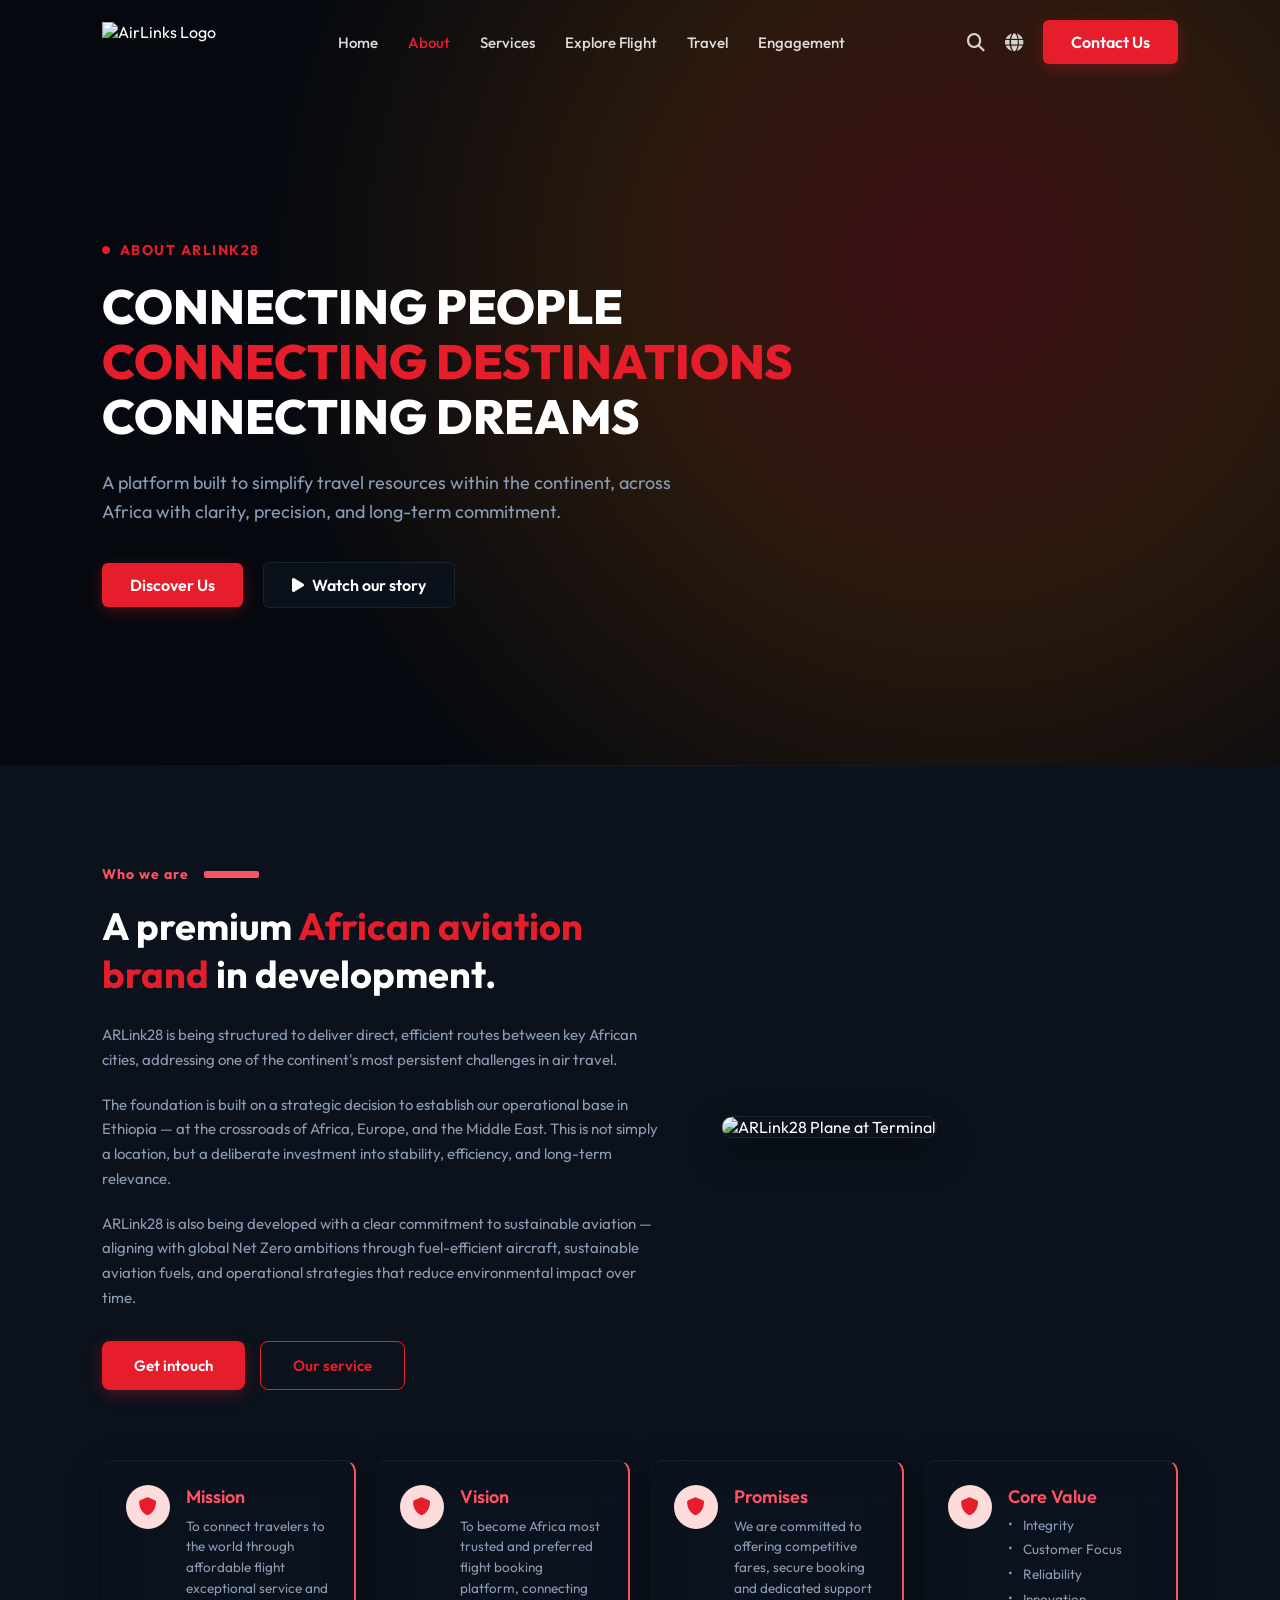
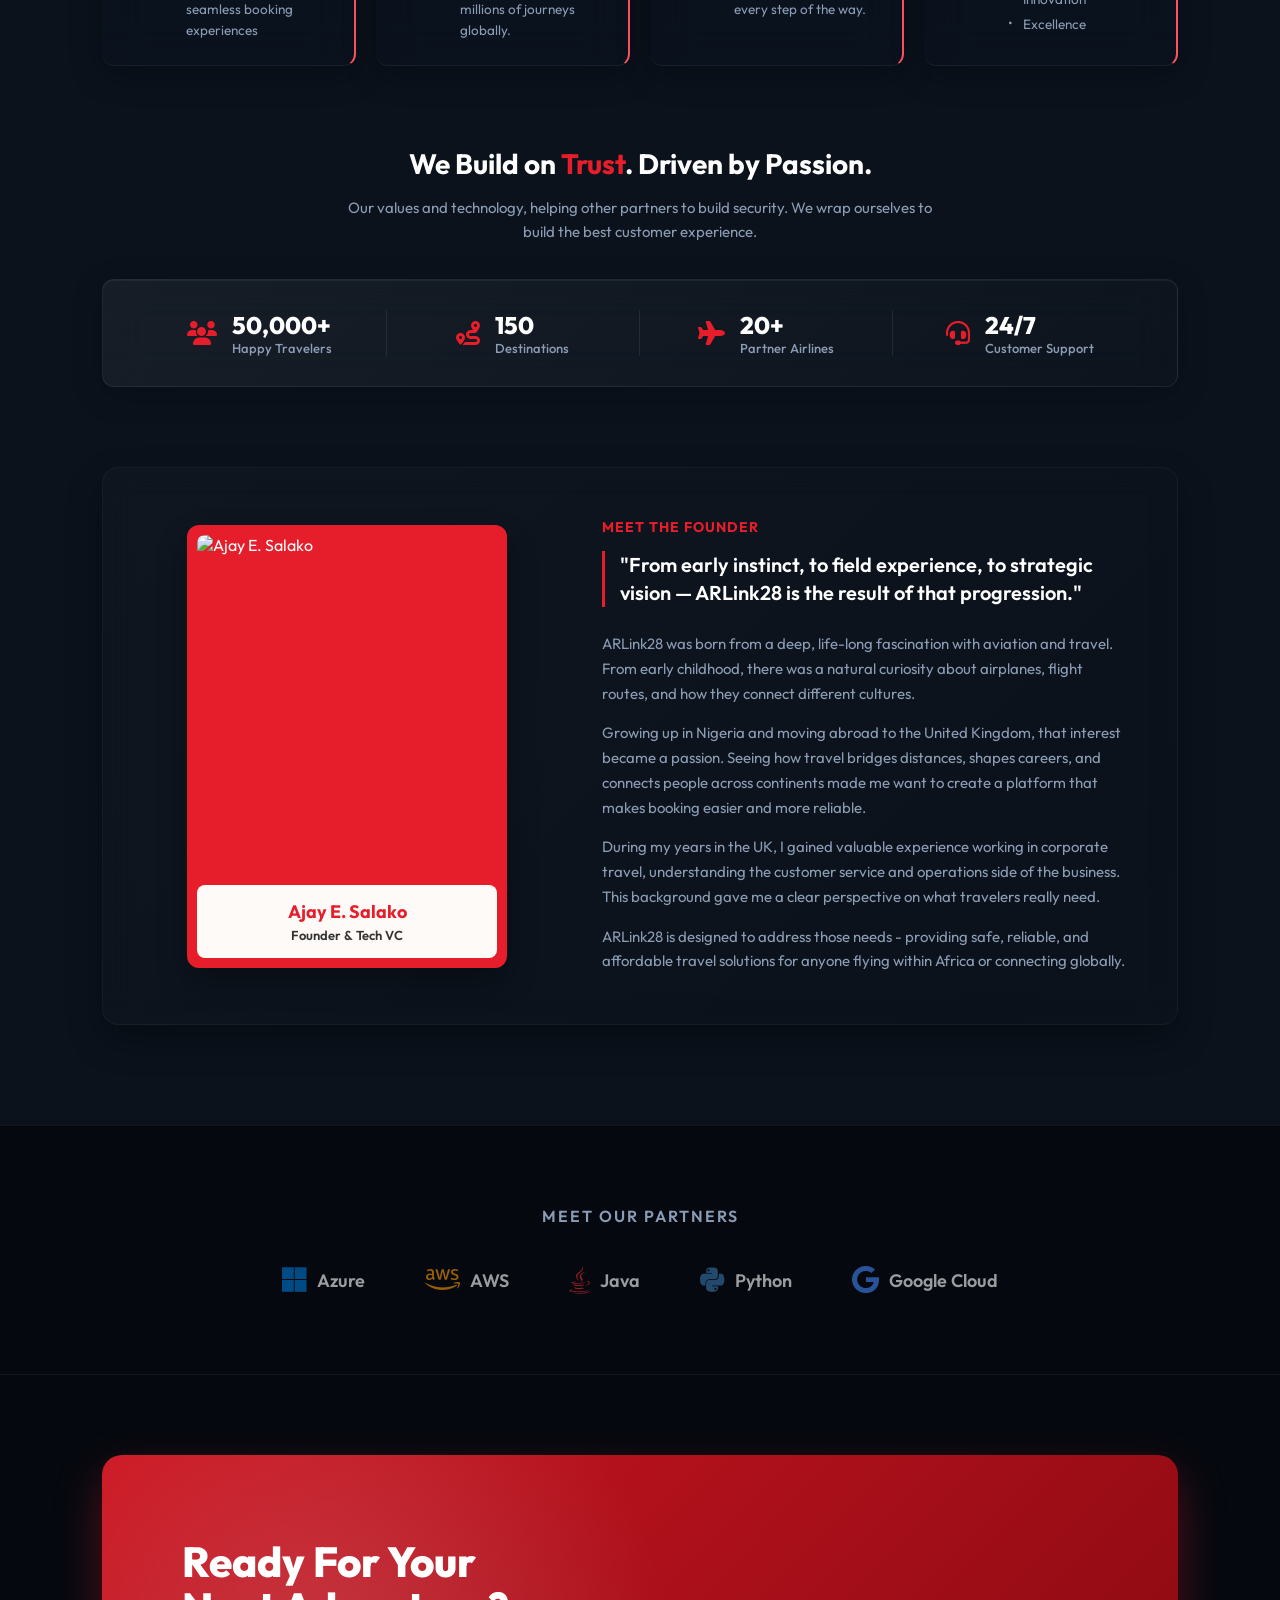
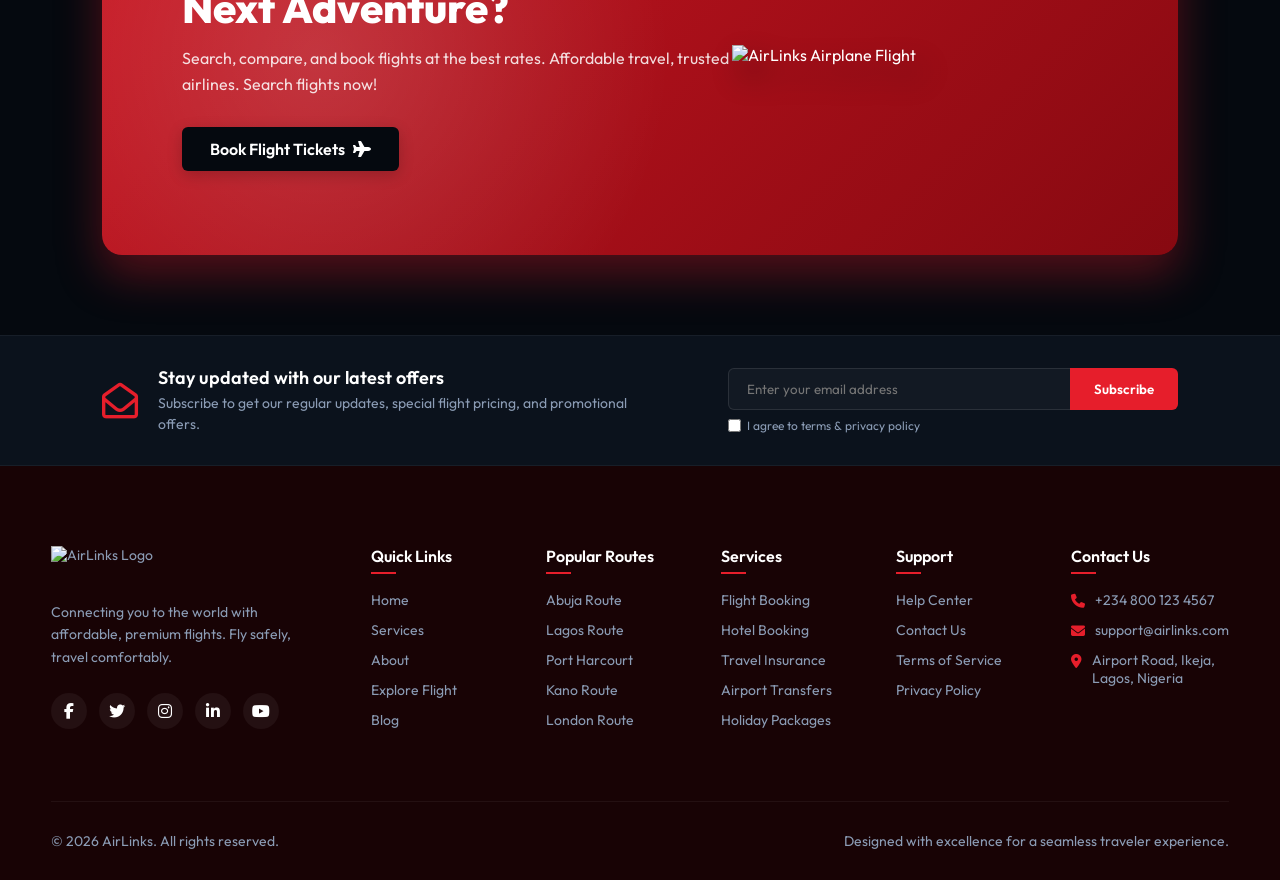
==== about.html @ 2740d94a "Add files via upload" ====
<!DOCTYPE html>
<html lang="en">

<head>
    <meta charset="UTF-8">
    <meta name="viewport" content="width=device-width, initial-scale=1.0">
    <title>About Us - AirLinks</title>
    <!-- FontAwesome for Premium Icons -->
    <link rel="stylesheet" href="https://cdnjs.cloudflare.com/ajax/libs/font-awesome/6.4.0/css/all.min.css">
    <!-- Custom CSS -->
    <link rel="stylesheet" href="index.css">
    <link rel="stylesheet" href="about.css">
</head>

<body>

    <!-- Header / Navigation Bar -->
    <header id="main-header">
        <a href="index.html" class="logo-container">
            <img src="images/logo.png" alt="AirLinks Logo" id="header-logo">
        </a>
        <nav id="nav-menu">
            <a href="index.html#home">Home</a>
            <a href="about.html" class="active">About</a>
            <a href="service.html">Services</a>
            <a href="explore.html">Explore Flight</a>
            <a href="index.html#blog">Travel</a>
            <a href="index.html#contact">Engagement</a>
        </nav>
        <div class="nav-actions">
            <button class="icon-btn" aria-label="Search"><i class="fa-solid fa-magnifying-glass"></i></button>
            <button class="icon-btn" aria-label="Language"><i class="fa-solid fa-globe"></i></button>
            <a href="index.html#register" class="btn btn-primary" id="header-register-btn">Contact Us</a>
            <button class="mobile-menu-toggle" id="menu-toggle-btn" aria-label="Toggle Menu">
                <i class="fa-solid fa-bars"></i>
            </button>
        </div>
    </header>

    <!-- Mobile Menu Overlay -->
    <div class="menu-overlay" id="menu-overlay"></div>

    <!-- About Hero Section -->
    <section class="about-hero">
        <div class="about-hero-content">
            <span class="about-hero-tag"><i class="fa-solid fa-circle"
                    style="font-size: 8px; color: var(--primary-red); margin-right: 8px;"></i> About ARLink28</span>
            <h1>Connecting People<br><span class="highlight-red">connecting Destinations</span><br>connecting Dreams
            </h1>
            <p>A platform built to simplify travel resources within the continent, across Africa with clarity,
                precision, and long-term commitment.</p>
            <div class="about-hero-actions">
                <a href="#about" class="btn btn-primary">Discover Us</a>
                <a href="#" class="btn btn-secondary"><i class="fa-solid fa-play"></i> Watch our story</a>
            </div>
        </div>
    </section>

    <!-- About Us Section -->
    <section class="about-section" id="about">
        <!-- Part 1: Who We Are -->
        <div class="about-who-we-are">
            <div class="about-text-content">
                <div class="about-tag-row">
                    <span class="about-tag">Who we are</span>
                    <span class="about-tag-line"></span>
                </div>
                <h2>A premium <span class="highlight-red">African aviation brand</span> in development.</h2>
                <p>ARLink28 is being structured to deliver direct, efficient routes between key African cities,
                    addressing one of the continent's most persistent challenges in air travel.</p>
                <p>The foundation is built on a strategic decision to establish our operational base in Ethiopia — at
                    the crossroads of Africa, Europe, and the Middle East. This is not simply a location, but a
                    deliberate investment into stability, efficiency, and long-term relevance.</p>
                <p>ARLink28 is also being developed with a clear commitment to sustainable aviation — aligning with
                    global Net Zero ambitions through fuel-efficient aircraft, sustainable aviation fuels, and
                    operational strategies that reduce environmental impact over time.</p>
                <div class="about-actions">
                    <a href="index.html#register" class="btn btn-about-primary">Get intouch</a>
                    <a href="index.html#features" class="btn btn-about-secondary">Our service</a>
                </div>
            </div>
            <div class="about-visual">
                <img src="images/gini2.png" alt="ARLink28 Plane at Terminal" class="about-main-img">
            </div>
        </div>

        <!-- Part 2: Values Cards Grid -->
        <div class="about-values-grid">
            <div class="value-card">
                <div class="value-icon-wrapper">
                    <i class="fa-solid fa-shield"></i>
                </div>
                <div class="value-info">
                    <h4>Mission</h4>
                    <p>To connect travelers to the world through affordable flight exceptional service and seamless
                        booking experiences</p>
                </div>
            </div>
            <div class="value-card">
                <div class="value-icon-wrapper">
                    <i class="fa-solid fa-shield"></i>
                </div>
                <div class="value-info">
                    <h4>Vision</h4>
                    <p>To become Africa most trusted and preferred flight booking platform, connecting millions of
                        journeys globally.</p>
                </div>
            </div>
            <div class="value-card">
                <div class="value-icon-wrapper">
                    <i class="fa-solid fa-shield"></i>
                </div>
                <div class="value-info">
                    <h4>Promises</h4>
                    <p>We are committed to offering competitive fares, secure booking and dedicated support every step
                        of the way.</p>
                </div>
            </div>
            <div class="value-card">
                <div class="value-icon-wrapper">
                    <i class="fa-solid fa-shield"></i>
                </div>
                <div class="value-info">
                    <h4>Core Value</h4>
                    <ul class="value-list">
                        <li>Integrity</li>
                        <li>Customer Focus</li>
                        <li>Reliability</li>
                        <li>Innovation</li>
                        <li>Excellence</li>
                    </ul>
                </div>
            </div>
        </div>

        <!-- Part 3: Trust & Stats Ribbon -->
        <div class="about-trust-container">
            <div class="trust-header">
                <h3>We Build on <span class="highlight-red">Trust</span>. Driven by Passion.</h3>
                <p>Our values and technology, helping other partners to build security. We wrap ourselves to build the
                    best customer experience.</p>
            </div>
            <div class="about-stats-ribbon">
                <div class="about-stat-item">
                    <div class="stat-icon-box">
                        <i class="fa-solid fa-users"></i>
                    </div>
                    <div class="stat-content">
                        <div class="stat-num">50,000+</div>
                        <div class="stat-lbl">Happy Travelers</div>
                    </div>
                </div>
                <div class="about-stat-item">
                    <div class="stat-icon-box">
                        <i class="fa-solid fa-route"></i>
                    </div>
                    <div class="stat-content">
                        <div class="stat-num">150</div>
                        <div class="stat-lbl">Destinations</div>
                    </div>
                </div>
                <div class="about-stat-item">
                    <div class="stat-icon-box">
                        <i class="fa-solid fa-plane"></i>
                    </div>
                    <div class="stat-content">
                        <div class="stat-num">20+</div>
                        <div class="stat-lbl">Partner Airlines</div>
                    </div>
                </div>
                <div class="about-stat-item">
                    <div class="stat-icon-box">
                        <i class="fa-solid fa-headset"></i>
                    </div>
                    <div class="stat-content">
                        <div class="stat-num">24/7</div>
                        <div class="stat-lbl">Customer Support</div>
                    </div>
                </div>
            </div>
        </div>

        <!-- Part 4: Meet the Founder -->
        <div class="about-founder-container">
            <div class="founder-card-visual">
                <div class="founder-image-wrapper">
                    <img src="images/pro1 1.png" alt="Ajay E. Salako" class="founder-img">
                    <div class="founder-name-tag">
                        <h4>Ajay E. Salako</h4>
                        <p>Founder & Tech VC</p>
                    </div>
                </div>
            </div>
            <div class="founder-text-content">
                <span class="founder-section-tag">Meet The Founder</span>
                <blockquote>"From early instinct, to field experience, to strategic vision — ARLink28 is the result of
                    that progression."</blockquote>
                <p>ARLink28 was born from a deep, life-long fascination with aviation and travel. From early childhood,
                    there was a natural curiosity about airplanes, flight routes, and how they connect different
                    cultures.</p>
                <p>Growing up in Nigeria and moving abroad to the United Kingdom, that interest became a passion. Seeing
                    how travel bridges distances, shapes careers, and connects people across continents made me want to
                    create a platform that makes booking easier and more reliable.</p>
                <p>During my years in the UK, I gained valuable experience working in corporate travel, understanding
                    the customer service and operations side of the business. This background gave me a clear
                    perspective on what travelers really need.</p>
                <p>ARLink28 is designed to address those needs - providing safe, reliable, and affordable travel
                    solutions for anyone flying within Africa or connecting globally.</p>
            </div>
        </div>
    </section>

    <!-- Part 5: Meet Our Partners -->
    <section class="partners-section">
        <h3 class="partners-title">Meet our partners</h3>
        <div class="partners-grid-row">
            <div class="partner-item">
                <i class="fa-brands fa-microsoft"></i>
                <span>Azure</span>
            </div>
            <div class="partner-item">
                <i class="fa-brands fa-aws"></i>
                <span>AWS</span>
            </div>
            <div class="partner-item">
                <i class="fa-brands fa-java"></i>
                <span>Java</span>
            </div>
            <div class="partner-item">
                <i class="fa-brands fa-python"></i>
                <span>Python</span>
            </div>
            <div class="partner-item">
                <i class="fa-brands fa-google"></i>
                <span>Google Cloud</span>
            </div>
        </div>
    </section>

    <!-- Part 6: Ready For Next Adventure CTA -->
    <section class="cta-adventure">
        <div class="cta-banner">
            <div class="cta-content">
                <h2>Ready For Your <br>Next Adventure?</h2>
                <p>Search, compare, and book flights at the best rates. Affordable travel, trusted airlines. Search
                    flights now!</p>
                <a href="index.html#home" class="btn btn-primary">Book Flight Tickets <i
                        class="fa-solid fa-plane"></i></a>
            </div>
            <div class="cta-visual">
                <img src="images/IMG_5238.png" alt="AirLinks Airplane Flight" class="cta-plane">
            </div>
        </div>
    </section>

    <!-- Part 7: Newsletter Bar -->
    <section class="newsletter-bar" id="register">
        <div class="newsletter-container">
            <div class="newsletter-info">
                <i class="fa-regular fa-envelope-open newsletter-icon"></i>
                <div class="newsletter-text">
                    <h4>Stay updated with our latest offers</h4>
                    <p>Subscribe to get our regular updates, special flight pricing, and promotional offers.</p>
                </div>
            </div>
            <div class="newsletter-form-container">
                <form class="newsletter-form" onsubmit="event.preventDefault();">
                    <input type="email" placeholder="Enter your email address" required
                        aria-label="Email for newsletter">
                    <button type="submit">Subscribe</button>
                </form>
                <div class="newsletter-agree">
                    <input type="checkbox" id="newsletter-check" required>
                    <label for="newsletter-check">I agree to terms & privacy policy</label>
                </div>
            </div>
        </div>
    </section>

    <!-- Footer -->
    <footer id="contact">
        <div class="footer-top">
            <div class="footer-brand">
                <a href="index.html" class="logo-container">
                    <img src="images/logo.png" alt="AirLinks Logo" style="height: 35px;">
                </a>
                <p>Connecting you to the world with affordable, premium flights. Fly safely, travel comfortably.</p>
                <div class="social-links">
                    <a href="#" class="social-icon" aria-label="Facebook"><i class="fa-brands fa-facebook-f"></i></a>
                    <a href="#" class="social-icon" aria-label="Twitter"><i class="fa-brands fa-twitter"></i></a>
                    <a href="#" class="social-icon" aria-label="Instagram"><i class="fa-brands fa-instagram"></i></a>
                    <a href="#" class="social-icon" aria-label="Linkedin"><i class="fa-brands fa-linkedin-in"></i></a>
                    <a href="#" class="social-icon" aria-label="Youtube"><i class="fa-brands fa-youtube"></i></a>
                </div>
            </div>

            <div class="footer-col">
                <h5>Quick Links</h5>
                <ul>
                    <li><a href="index.html#home">Home</a></li>
                    <li><a href="service.html">Services</a></li>
                    <li><a href="about.html">About</a></li>
                    <li><a href="explore.html">Explore Flight</a></li>
                    <li><a href="index.html#blog">Blog</a></li>
                </ul>
            </div>

            <div class="footer-col">
                <h5>Popular Routes</h5>
                <ul>
                    <li><a href="index.html#destinations">Abuja Route</a></li>
                    <li><a href="index.html#destinations">Lagos Route</a></li>
                    <li><a href="index.html#destinations">Port Harcourt</a></li>
                    <li><a href="index.html#destinations">Kano Route</a></li>
                    <li><a href="index.html#destinations">London Route</a></li>
                </ul>
            </div>

            <div class="footer-col">
                <h5>Services</h5>
                <ul>
                    <li><a href="service.html#flight-booking">Flight Booking</a></li>
                    <li><a href="service.html#hotel-reservations">Hotel Booking</a></li>
                    <li><a href="service.html#travel-insurance">Travel Insurance</a></li>
                    <li><a href="service.html#airport-transfers">Airport Transfers</a></li>
                    <li><a href="service.html#holiday-packages">Holiday Packages</a></li>
                </ul>
            </div>

            <div class="footer-col">
                <h5>Support</h5>
                <ul>
                    <li><a href="#">Help Center</a></li>
                    <li><a href="#">Contact Us</a></li>
                    <li><a href="#">Terms of Service</a></li>
                    <li><a href="#">Privacy Policy</a></li>
                </ul>
            </div>

            <div class="footer-col" style="grid-column: span 1;">
                <h5>Contact Us</h5>
                <ul class="contact-info">
                    <li>
                        <i class="fa-solid fa-phone"></i>
                        <span>+234 800 123 4567</span>
                    </li>
                    <li>
                        <i class="fa-solid fa-envelope"></i>
                        <span>support@airlinks.com</span>
                    </li>
                    <li>
                        <i class="fa-solid fa-location-dot"></i>
                        <span>Airport Road, Ikeja, Lagos, Nigeria</span>
                    </li>
                </ul>
            </div>
        </div>

        <div class="footer-bottom">
            <p>&copy; 2026 AirLinks. All rights reserved.</p>
            <p>Designed with excellence for a seamless traveler experience.</p>
        </div>
    </footer>

    <!-- Header scroll and mobile menu drawer logic -->
    <script>
        window.addEventListener('scroll', () => {
            const header = document.getElementById('main-header');
            if (window.scrollY > 50) {
                header.classList.add('sticky');
            } else {
                header.classList.remove('sticky');
            }
        });

        // Mobile Navigation Drawer Toggle
        const menuToggleBtn = document.getElementById('menu-toggle-btn');
        const navMenu = document.getElementById('nav-menu');
        const menuOverlay = document.getElementById('menu-overlay');

        if (menuToggleBtn && navMenu && menuOverlay) {
            const toggleMenu = () => {
                navMenu.classList.toggle('active');
                menuOverlay.classList.toggle('active');

                const icon = menuToggleBtn.querySelector('i');
                if (icon.classList.contains('fa-bars')) {
                    icon.classList.remove('fa-bars');
                    icon.classList.add('fa-xmark');
                } else {
                    icon.classList.remove('fa-xmark');
                    icon.classList.add('fa-bars');
                }
            };

            menuToggleBtn.addEventListener('click', toggleMenu);
            menuOverlay.addEventListener('click', toggleMenu);

            // Close menu if a link is clicked
            navMenu.querySelectorAll('a').forEach(link => {
                link.addEventListener('click', () => {
                    navMenu.classList.remove('active');
                    menuOverlay.classList.remove('active');
                    const icon = menuToggleBtn.querySelector('i');
                    if (icon) {
                        icon.classList.remove('fa-xmark');
                        icon.classList.add('fa-bars');
                    }
                });
            });
        }
    </script>
</body>

</html>
---- index.css ----
@import url('https://fonts.googleapis.com/css2?family=Outfit:wght@300;400;500;600;700;800&display=swap');

/* CSS Variables */
:root {
    --bg-primary: #05090f;
    --bg-secondary: #0b121c;
    --bg-footer: #180305;

    --primary-red: #e61e2b;
    --primary-red-hover: #c91621;
    --primary-red-glow: rgba(230, 30, 43, 0.25);

    --text-main: #ffffff;
    --text-muted: #8b9cb5;
    --text-dark: #4d5d75;

    --glass-bg: rgba(11, 19, 31, 0.75);
    --glass-border: rgba(255, 255, 255, 0.07);
    --glass-shadow: 0 8px 32px 0 rgba(0, 0, 0, 0.4);

    --card-glow: 0 10px 30px -5px rgba(0, 0, 0, 0.5);

    --transition-smooth: all 0.3s cubic-bezier(0.4, 0, 0.2, 1);
}

/* Reset & Base Styles */
* {
    margin: 0;
    padding: 0;
    box-sizing: border-box;
}

html {
    scroll-behavior: smooth;
    font-family: 'Outfit', sans-serif;
    background-color: var(--bg-primary);
    color: var(--text-main);
    overflow-x: hidden;
}

body {
    min-height: 100vh;
    display: flex;
    flex-direction: column;
}

/* Custom Scrollbar */
::-webkit-scrollbar {
    width: 10px;
}

::-webkit-scrollbar-track {
    background: var(--bg-primary);
}

::-webkit-scrollbar-thumb {
    background: #251215;
    border-radius: 5px;
    border: 2px solid var(--bg-primary);
}

::-webkit-scrollbar-thumb:hover {
    background: var(--primary-red);
}

/* Helper Components */
a {
    color: inherit;
    text-decoration: none;
    transition: var(--transition-smooth);
}

button,
.btn {
    font-family: 'Outfit', sans-serif;
    border: none;
    outline: none;
    cursor: pointer;
    transition: var(--transition-smooth);
}

.btn-primary {
    background: var(--primary-red);
    color: #fff;
    padding: 12px 28px;
    border-radius: 6px;
    font-weight: 600;
    display: inline-flex;
    align-items: center;
    gap: 8px;
    box-shadow: 0 4px 15px rgba(230, 30, 43, 0.3);
}

.btn-primary:hover {
    background: var(--primary-red-hover);
    transform: translateY(-2px);
    box-shadow: 0 6px 20px rgba(230, 30, 43, 0.45);
}

.btn-secondary {
    background: var(--glass-bg);
    color: #fff;
    border: 1px solid var(--glass-border);
    padding: 12px 28px;
    border-radius: 6px;
    font-weight: 600;
    display: inline-flex;
    align-items: center;
    gap: 8px;
    backdrop-filter: blur(10px);
}

.btn-secondary:hover {
    background: rgba(255, 255, 255, 0.05);
    border-color: rgba(255, 255, 255, 0.2);
    transform: translateY(-2px);
}

.section-tag {
    color: var(--primary-red);
    font-size: 13px;
    font-weight: 700;
    letter-spacing: 2px;
    text-transform: uppercase;
    margin-bottom: 12px;
    display: inline-flex;
    align-items: center;
    gap: 6px;
}

.section-tag::before {
    content: '';
    display: inline-block;
    width: 6px;
    height: 6px;
    background-color: var(--primary-red);
    border-radius: 50%;
}

.highlight-red {
    color: var(--primary-red);
}

/* Glassmorphism Panel Template */
.glass-panel {
    background: var(--glass-bg);
    border: 1px solid var(--glass-border);
    backdrop-filter: blur(12px);
    border-radius: 12px;
    box-shadow: var(--glass-shadow);
}

/* Header & Navigation */
header {
    position: absolute;
    top: 0;
    left: 0;
    width: 100%;
    z-index: 100;
    padding: 20px 8%;
    display: flex;
    justify-content: space-between;
    align-items: center;
    transition: var(--transition-smooth);
}

header.sticky {
    position: fixed;
    background: rgba(5, 9, 15, 0.95);
    border-bottom: 1px solid var(--glass-border);
    padding: 15px 8%;
    backdrop-filter: blur(10px);
}

.logo-container {
    display: flex;
    align-items: center;
    gap: 10px;
}

.logo-container img {
    height: 40px;
    width: auto;
}

nav {
    display: flex;
    align-items: center;
    gap: 30px;
}

nav a {
    font-size: 15px;
    font-weight: 500;
    color: var(--text-main);
    opacity: 0.85;
}

nav a:hover,
nav a.active {
    opacity: 1;
    color: var(--primary-red);
}

.nav-actions {
    display: flex;
    align-items: center;
    gap: 20px;
}

.icon-btn {
    background: none;
    border: none;
    color: #fff;
    font-size: 18px;
    cursor: pointer;
    opacity: 0.8;
    transition: var(--transition-smooth);
}

.icon-btn:hover {
    opacity: 1;
    color: var(--primary-red);
}

.mobile-menu-toggle {
    display: none;
    background: none;
    border: none;
    color: #fff;
    font-size: 22px;
    cursor: pointer;
    transition: var(--transition-smooth);
    z-index: 200;
}

.mobile-menu-toggle:hover {
    color: var(--primary-red);
}

/* Hero Section */
.hero {
    position: relative;
    padding: 180px 8% 100px 8%;
    min-height: 100vh;
    display: flex;
    flex-direction: column;
    justify-content: center;
    background:
        radial-gradient(circle at 75% 35%, rgba(230, 30, 43, 0.22) 0%, rgba(255, 120, 0, 0.15) 30%, transparent 65%),
        linear-gradient(to bottom, rgba(5, 9, 15, 0.4) 0%, rgba(5, 9, 15, 0.85) 100%),
        url('images/nav.png') no-repeat center center;
    background-size: cover;
    overflow: hidden;
}

.hero-main {
    display: flex;
    justify-content: space-between;
    align-items: center;
    gap: 40px;
    margin-bottom: 60px;
}

.hero-content {
    flex: 1;
    max-width: 580px;
}

.hero-content h1 {
    font-size: 48px;
    font-weight: 800;
    line-height: 1.1;
    margin-bottom: 20px;
    text-transform: uppercase;
}

.hero-content p {
    font-size: 18px;
    color: var(--text-muted);
    line-height: 1.6;
    margin-bottom: 30px;
}

.hero-visual {
    flex: 1;
    position: relative;
    height: 450px;
    display: flex;
    align-items: center;
    justify-content: center;
}

/* hero-plane-bg element removed in favor of CSS background */

.hero-map {
    position: relative;
    width: 100%;
    max-width: 550px;
    height: auto;
    z-index: 2;
    filter: drop-shadow(0 0 20px rgba(230, 30, 43, 0.3));
    animation: pulseGlow 4s infinite ease-in-out;
}

@keyframes pulseGlow {

    0%,
    100% {
        filter: drop-shadow(0 0 15px rgba(230, 30, 43, 0.2));
        transform: scale(1);
    }

    50% {
        filter: drop-shadow(0 0 30px rgba(230, 30, 43, 0.45));
        transform: scale(1.02);
    }
}

/* Booking Widget */
.booking-widget {
    width: 100%;
    margin-top: 20px;
    padding: 30px;
    position: relative;
    z-index: 10;
}

.booking-widget.glass-panel {
    background: linear-gradient(135deg, rgba(255, 255, 255, 0.06) 0%, rgba(255, 255, 255, 0.01) 100%);
    border: 1px solid rgba(255, 255, 255, 0.1);
    backdrop-filter: blur(20px);
    -webkit-backdrop-filter: blur(20px);
    box-shadow: 0 20px 50px rgba(0, 0, 0, 0.4), inset 0 1px 0 rgba(255, 255, 255, 0.1);
}

.booking-tabs {
    display: flex;
    gap: 10px;
    margin-bottom: 25px;
    border-bottom: 1px solid rgba(255, 255, 255, 0.08);
    padding-bottom: 12px;
}

.tab-btn {
    background: none;
    border: none;
    color: var(--text-muted);
    font-size: 15px;
    font-weight: 600;
    padding: 8px 16px;
    display: flex;
    align-items: center;
    gap: 8px;
    cursor: pointer;
    position: relative;
    transition: var(--transition-smooth);
}

.tab-btn:hover {
    color: #fff;
}

.tab-btn.active {
    color: var(--primary-red);
}

.tab-btn.active::after {
    content: '';
    position: absolute;
    bottom: -13px;
    left: 0;
    width: 100%;
    height: 2px;
    background-color: var(--primary-red);
}

.booking-form {
    display: grid;
    grid-template-columns: repeat(auto-fit, minmax(160px, 1fr)) 150px;
    gap: 15px;
    align-items: flex-end;
    margin-bottom: 20px;
}

.input-group {
    display: flex;
    flex-direction: column;
    gap: 8px;
}

.input-group label {
    font-size: 12px;
    font-weight: 600;
    color: var(--text-muted);
    text-transform: uppercase;
    letter-spacing: 1px;
}

.input-field {
    background: rgba(255, 255, 255, 0.05);
    border: 1px solid rgba(255, 255, 255, 0.12);
    border-radius: 6px;
    padding: 12px;
    color: #fff;
    font-family: 'Outfit', sans-serif;
    font-size: 14px;
    width: 100%;
    outline: none;
    backdrop-filter: blur(5px);
    -webkit-backdrop-filter: blur(5px);
    transition: var(--transition-smooth);
}

.input-field:focus {
    border-color: var(--primary-red);
    background: rgba(255, 255, 255, 0.05);
    box-shadow: 0 0 10px rgba(230, 30, 43, 0.15);
}

.booking-options {
    display: flex;
    flex-wrap: wrap;
    gap: 25px;
    margin-top: 15px;
}

.option-checkbox {
    display: flex;
    align-items: center;
    gap: 8px;
    font-size: 14px;
    color: var(--text-muted);
    cursor: pointer;
    user-select: none;
}

.option-checkbox input {
    display: none;
}

.custom-checkbox {
    width: 16px;
    height: 16px;
    border: 1.5px solid rgba(255, 255, 255, 0.3);
    border-radius: 3px;
    display: inline-block;
    position: relative;
    transition: var(--transition-smooth);
}

.option-checkbox input:checked+.custom-checkbox {
    border-color: var(--primary-red);
    background-color: var(--primary-red);
}

.option-checkbox input:checked+.custom-checkbox::after {
    content: '';
    position: absolute;
    width: 4px;
    height: 8px;
    border: solid white;
    border-width: 0 2px 2px 0;
    left: 4.5px;
    top: 1.5px;
    transform: rotate(45deg);
}

.option-checkbox:hover .custom-checkbox {
    border-color: var(--primary-red);
}

.option-checkbox:hover {
    color: #fff;
}

/* Hero Trust Badges Row */
.hero-badges-row {
    display: flex;
    justify-content: center;
    align-items: center;
    gap: 20px;
    margin-top: 35px;
    width: 100%;
    z-index: 10;
    flex-wrap: wrap;
}

.hero-badge-card {
    display: flex;
    align-items: center;
    gap: 14px;
    background: rgba(11, 19, 31, 0.45);
    border: 1.5px solid rgba(255, 255, 255, 0.08);
    border-radius: 10px;
    padding: 14px 20px;
    flex: 1;
    min-width: 210px;
    max-width: 260px;
    backdrop-filter: blur(10px);
    -webkit-backdrop-filter: blur(10px);
    transition: var(--transition-smooth);
}

.hero-badge-card:hover {
    background: rgba(230, 30, 43, 0.08);
    border-color: rgba(230, 30, 43, 0.3);
    transform: translateY(-3px);
    box-shadow: 0 10px 20px rgba(0, 0, 0, 0.2);
}

.hero-badge-icon {
    display: flex;
    align-items: center;
    justify-content: center;
    width: 32px;
    height: 32px;
    flex-shrink: 0;
}

.hero-badge-icon i {
    font-size: 20px;
    color: var(--primary-red);
}

.hero-badge-icon svg {
    width: 20px;
    height: 20px;
    stroke: var(--primary-red);
    fill: none;
}

.hero-badge-text {
    font-size: 14px;
    font-weight: 500;
    line-height: 1.3;
    color: var(--text-main);
}

@media (max-width: 992px) {
    .hero-badges-row {
        gap: 15px;
    }

    .hero-badge-card {
        min-width: calc(50% - 15px);
        max-width: 100%;
    }
}

@media (max-width: 576px) {
    .hero-badge-card {
        min-width: 100%;
    }
}

/* Why Choose Us Section */
.why-choose-us {
    padding: 100px 8%;
    background:
        radial-gradient(circle at 15% 75%, rgba(230, 30, 43, 0.05) 0%, transparent 45%),
        radial-gradient(circle at 85% 25%, rgba(230, 30, 43, 0.03) 0%, transparent 45%),
        var(--bg-secondary);
    position: relative;
}

.why-choose-us::before {
    content: '';
    position: absolute;
    top: 0;
    left: 10%;
    width: 80%;
    height: 1px;
    background: linear-gradient(90deg, transparent, rgba(255, 255, 255, 0.05), transparent);
}

.section-header {
    text-align: center;
    max-width: 700px;
    margin: 0 auto 60px auto;
}

.section-header h2 {
    font-size: 40px;
    font-weight: 700;
    margin-bottom: 15px;
}

.section-header p {
    color: var(--text-muted);
    font-size: 16px;
    line-height: 1.6;
}

.why-choose-badge {
    display: inline-flex;
    align-items: center;
    gap: 8px;
    background: rgba(230, 30, 43, 0.15);
    border: 1.2px solid rgba(230, 30, 43, 0.4);
    color: var(--text-main);
    font-size: 13px;
    font-weight: 600;
    padding: 8px 18px;
    border-radius: 30px;
    margin-bottom: 25px;
    text-transform: none;
    letter-spacing: normal;
}

.why-choose-badge i {
    font-size: 12px;
    color: #fff;
}

.features-grid {
    display: grid;
    grid-template-columns: repeat(auto-fit, minmax(240px, 1fr));
    gap: 25px;
}

.feature-card {
    padding: 35px 30px;
    background: linear-gradient(135deg, rgba(255, 255, 255, 0.05) 0%, rgba(255, 255, 255, 0.01) 100%);
    border: 1px solid rgba(255, 255, 255, 0.07);
    backdrop-filter: blur(20px);
    -webkit-backdrop-filter: blur(20px);
    border-radius: 12px;
    box-shadow: inset 0 1px 0 rgba(255, 255, 255, 0.05), 0 8px 32px 0 rgba(0, 0, 0, 0.2);
    transition: var(--transition-smooth);
    position: relative;
    overflow: hidden;
}

/* Diagonal red corner flag in bottom-left */
.feature-card::before {
    content: '';
    position: absolute;
    bottom: -12px;
    left: -12px;
    width: 24px;
    height: 24px;
    background-color: var(--primary-red);
    transform: rotate(45deg);
    z-index: 2;
    transition: none;
}

.feature-card:hover {
    transform: translateY(-5px);
    background: linear-gradient(135deg, rgba(255, 255, 255, 0.09) 0%, rgba(255, 255, 255, 0.02) 100%);
    border-color: rgba(230, 30, 43, 0.35);
    box-shadow:
        inset 0 1px 0 rgba(255, 255, 255, 0.1),
        0 15px 35px rgba(0, 0, 0, 0.4),
        0 0 15px rgba(230, 30, 43, 0.15);
}

.feature-icon-wrapper {
    width: 50px;
    height: 50px;
    background: #ff5263;
    /* coral pink-red */
    border-radius: 50%;
    display: flex;
    align-items: center;
    justify-content: center;
    margin-bottom: 25px;
    color: #fff;
    transition: var(--transition-smooth);
}

.feature-icon-wrapper svg {
    width: 20px;
    height: 20px;
    stroke: #fff;
    fill: none;
}

.feature-card:hover .feature-icon-wrapper {
    background: var(--primary-red);
    transform: rotateY(360deg);
}

.feature-card h3 {
    font-size: 18px;
    font-weight: 600;
    margin-bottom: 12px;
    color: #ff5263;
    /* red/pink title */
}

.feature-card p {
    color: var(--text-muted);
    font-size: 13.5px;
    line-height: 1.65;
}

.indicator-bar {
    width: 32px;
    height: 4px;
    background: var(--primary-red);
    border-radius: 2px;
    margin: 40px auto 0 auto;
}

/* Popular Destinations Section */
.popular-destinations {
    padding: 100px 8%;
    background-color: var(--bg-primary);
}

.destination-header-row {
    display: flex;
    justify-content: space-between;
    align-items: flex-end;
    margin-bottom: 45px;
}

.destination-header-row .section-header {
    text-align: left;
    margin: 0;
    max-width: 600px;
}

.destinations-grid {
    display: grid;
    grid-template-columns: repeat(5, 1fr);
    gap: 20px;
}

.destination-card {
    position: relative;
    border-radius: 12px;
    overflow: hidden;
    height: 300px;
    cursor: pointer;
    box-shadow: var(--card-glow);
}

.destination-img {
    width: 100%;
    height: 100%;
    object-fit: cover;
    transition: all 0.6s ease;
}

.destination-overlay {
    position: absolute;
    top: 0;
    left: 0;
    width: 100%;
    height: 100%;
    background: linear-gradient(to top, rgba(5, 9, 15, 0.95) 0%, rgba(5, 9, 15, 0.3) 50%, transparent 100%);
    padding: 20px;
    display: flex;
    flex-direction: column;
    justify-content: flex-end;
    transition: var(--transition-smooth);
}

.destination-pin {
    position: absolute;
    top: 15px;
    right: 15px;
    width: 32px;
    height: 32px;
    background: var(--primary-red);
    border-radius: 50%;
    display: flex;
    align-items: center;
    justify-content: center;
    color: #fff;
    font-size: 14px;
    transform: scale(0);
    transition: all 0.3s cubic-bezier(0.175, 0.885, 0.32, 1.275);
}

.destination-card:hover .destination-pin {
    transform: scale(1);
}

.destination-card:hover .destination-img {
    transform: scale(1.1);
}

.destination-card:hover .destination-overlay {
    background: linear-gradient(to top, rgba(230, 30, 43, 0.85) 0%, rgba(5, 9, 15, 0.3) 70%, transparent 100%);
}

.destination-card h4 {
    font-size: 16px;
    font-weight: 600;
    margin-bottom: 8px;
    color: #fff;
}

.book-now-link {
    font-size: 13px;
    font-weight: 700;
    color: var(--primary-red);
    display: flex;
    align-items: center;
    gap: 5px;
    transition: var(--transition-smooth);
}

.destination-card:hover .book-now-link {
    color: #fff;
}

/* Our Travel Services Section */
.our-services-section {
    padding: 100px 8% 80px 8%;
    background-color: var(--bg-secondary);
    position: relative;
    display: flex;
    flex-direction: column;
    gap: 60px;
}

.our-services-section::before {
    content: '';
    position: absolute;
    top: 0;
    left: 10%;
    width: 80%;
    height: 1px;
    background: linear-gradient(90deg, transparent, rgba(255, 255, 255, 0.05), transparent);
}

.services-grid-new {
    display: grid;
    grid-template-columns: repeat(3, 1fr);
    gap: 30px;
    margin-bottom: 60px;
}

.service-card-new {
    padding: 40px 30px;
    background: rgba(255, 255, 255, 0.02);
    border: 1px solid rgba(255, 255, 255, 0.07);
    backdrop-filter: blur(16px);
    -webkit-backdrop-filter: blur(16px);
    border-radius: 16px;
    box-shadow: inset 0 1px 0 rgba(255, 255, 255, 0.02), 0 8px 32px 0 rgba(0, 0, 0, 0.2);
    transition: var(--transition-smooth);
    display: flex;
    flex-direction: column;
    align-items: center;
    text-align: center;
    overflow: hidden;
}

.service-card-new:hover {
    transform: translateY(-5px);
    border-color: rgba(255, 255, 255, 0.18);
    background: rgba(255, 255, 255, 0.05);
    box-shadow: 
        inset 0 1px 0 rgba(255, 255, 255, 0.05),
        0 15px 35px rgba(0, 0, 0, 0.35);
}

.service-icon-wrapper-new {
    width: 60px;
    height: 60px;
    background: rgba(255, 255, 255, 0.04);
    border: 1px solid rgba(255, 255, 255, 0.08);
    border-radius: 50%;
    display: flex;
    align-items: center;
    justify-content: center;
    margin-bottom: 25px;
    color: #ff5263;
    font-size: 24px;
    transition: var(--transition-smooth);
}

.service-card-new:hover .service-icon-wrapper-new {
    background: rgba(255, 255, 255, 0.1);
    border-color: rgba(255, 255, 255, 0.2);
    color: #fff;
    transform: scale(1.05) rotateY(360deg);
}

.service-card-new h3 {
    font-size: 20px;
    font-weight: 700;
    color: #ff5263;
    margin-bottom: 12px;
}

.service-card-new p {
    font-size: 14px;
    line-height: 1.6;
    color: var(--text-muted);
    margin-bottom: 25px;
}

.service-learn-more {
    margin-top: auto;
    font-size: 14px;
    font-weight: 700;
    color: #ff5263;
    display: inline-flex;
    align-items: center;
    gap: 6px;
    transition: var(--transition-smooth);
}

.service-learn-more i {
    font-size: 12px;
    transition: var(--transition-smooth);
}

.service-learn-more:hover {
    color: #fff;
}

.service-learn-more:hover i {
    transform: translateX(4px);
}

/* Featured Travel Subsection */
.featured-travel-container {
    margin-top: 80px;
    width: 100%;
}

.featured-travel-header-row {
    display: flex;
    justify-content: space-between;
    align-items: flex-end;
    margin-bottom: 45px;
}

.featured-travel-grid {
    display: grid;
    grid-template-columns: repeat(4, 1fr);
    gap: 25px;
}

.featured-travel-card {
    position: relative;
    border-radius: 12px;
    overflow: hidden;
    display: flex;
    flex-direction: column;
    height: 100%;
    min-height: 380px;
    cursor: pointer;
    background: rgba(11, 19, 31, 0.50);
    border: 1px solid rgba(255, 255, 255, 0.07);
    backdrop-filter: blur(16px);
    -webkit-backdrop-filter: blur(16px);
    box-shadow: var(--card-glow);
    transition: var(--transition-smooth);
}

.featured-travel-card:hover {
    transform: translateY(-5px);
    border-color: rgba(255, 255, 255, 0.15);
    box-shadow: 
        inset 0 1px 0 rgba(255, 255, 255, 0.05),
        0 15px 35px rgba(0, 0, 0, 0.45);
}

.featured-travel-img-wrapper {
    position: relative;
    width: 100%;
    height: 180px;
    overflow: hidden;
}

.featured-travel-img {
    width: 100%;
    height: 100%;
    object-fit: cover;
    transition: all 0.6s cubic-bezier(0.4, 0, 0.2, 1);
}

.featured-travel-duration {
    position: absolute;
    top: 15px;
    left: 15px;
    background: rgba(11, 18, 28, 0.8);
    border: 1px solid rgba(255, 255, 255, 0.1);
    backdrop-filter: blur(8px);
    -webkit-backdrop-filter: blur(8px);
    padding: 6px 14px;
    border-radius: 30px;
    font-size: 11px;
    font-weight: 700;
    color: #ff5263;
    letter-spacing: 0.5px;
    z-index: 5;
}

.featured-travel-content {
    padding: 20px;
    display: flex;
    flex-direction: column;
    flex-grow: 1;
}

.featured-travel-card:hover .featured-travel-img {
    transform: scale(1.08);
}

.featured-travel-content h3 {
    font-size: 18px;
    font-weight: 700;
    color: #fff;
    margin-bottom: 8px;
    text-align: left;
}

.featured-travel-content p {
    font-size: 13.5px;
    line-height: 1.5;
    color: var(--text-muted);
    margin-bottom: auto;
    text-align: left;
    padding-bottom: 15px;
}

.featured-travel-card-footer {
    display: flex;
    justify-content: space-between;
    align-items: center;
    width: 100%;
    border-top: 1px solid rgba(255, 255, 255, 0.08);
    padding-top: 15px;
    margin-top: 5px;
}

.featured-travel-price {
    font-size: 18px;
    font-weight: 800;
    color: #ff5263;
    display: flex;
    flex-direction: column;
    align-items: flex-start;
    line-height: 1.1;
}

.featured-travel-price span {
    font-size: 9px;
    font-weight: 600;
    color: var(--text-dark);
    text-transform: uppercase;
    letter-spacing: 0.5px;
}

.featured-travel-btn {
    background: rgba(255, 255, 255, 0.04);
    border: 1px solid rgba(255, 255, 255, 0.1);
    color: #fff;
    padding: 8px 16px;
    border-radius: 6px;
    font-size: 12px;
    font-weight: 600;
    display: inline-flex;
    align-items: center;
    gap: 6px;
    transition: var(--transition-smooth);
}

.featured-travel-btn i {
    font-size: 10px;
    transition: var(--transition-smooth);
}

.featured-travel-btn:hover {
    background: var(--primary-red);
    border-color: var(--primary-red);
    color: #fff;
    transform: translateY(-1px);
}

.featured-travel-btn:hover i {
    transform: translateX(3px);
}

/* Stats Capsule Row */
.stats-capsule-container {
    width: 100%;
}

.stats-capsule-row {
    background: #0d121c;
    border: 1px solid rgba(255, 255, 255, 0.04);
    border-radius: 60px;
    padding: 24px 40px;
    display: grid;
    grid-template-columns: repeat(4, 1fr);
    align-items: center;
    box-shadow: 0 15px 45px rgba(0, 0, 0, 0.35);
}

.capsule-stat-item {
    display: flex;
    align-items: center;
    justify-content: center;
    gap: 15px;
    border-right: 1px solid rgba(255, 255, 255, 0.06);
}

.capsule-stat-item:last-child {
    border-right: none;
}

.capsule-icon-box {
    font-size: 22px;
    color: var(--text-muted);
    opacity: 0.8;
    display: flex;
    align-items: center;
}

.capsule-stat-content {
    text-align: left;
}

.capsule-stat-num {
    font-size: 22px;
    font-weight: 800;
    color: #fff;
    line-height: 1.2;
}

.capsule-stat-lbl {
    font-size: 12px;
    color: var(--text-muted);
    font-weight: 500;
    margin-top: 2px;
}

/* Responsive Overrides for Mockup Section */
@media (max-width: 992px) {
    .services-grid-new {
        grid-template-columns: repeat(2, 1fr);
        gap: 15px;
    }
    
    .featured-travel-grid {
        grid-template-columns: repeat(2, 1fr);
        gap: 15px;
    }
    
    .stats-capsule-row {
        grid-template-columns: repeat(2, 1fr);
        border-radius: 20px;
        padding: 20px;
        gap: 20px;
    }
    
    .capsule-stat-item {
        border-right: none;
        justify-content: flex-start;
        padding-left: 20px;
    }
}

@media (max-width: 576px) {
    .our-services-section {
        padding: 60px 5% 50px 5%;
        gap: 40px;
    }
    
    .services-grid-new {
        grid-template-columns: 1fr;
    }
    
    .featured-travel-grid {
        grid-template-columns: 1fr;
    }
    
    .stats-capsule-row {
        grid-template-columns: 1fr;
        padding: 20px 15px;
        gap: 15px;
    }
    
    .capsule-stat-item {
        padding-left: 10px;
        border-bottom: 1px solid rgba(255, 255, 255, 0.05);
        padding-bottom: 15px;
    }
    
    .capsule-stat-item:last-child {
        border-bottom: none;
        padding-bottom: 0;
    }
}

/* Testimonials Section */
.testimonials {
    padding: 120px 8% 100px 8%;
    background-color: var(--bg-primary);
}

.testimonials-grid {
    display: grid;
    grid-template-columns: repeat(3, 1fr);
    gap: 30px;
    margin-top: 60px;
}

.testimonial-card {
    padding: 50px 30px 30px 30px;
    position: relative;
    border-radius: 12px;
    transition: var(--transition-smooth);
}

.testimonial-card:hover {
    transform: translateY(-5px);
    border-color: rgba(230, 30, 43, 0.2);
    box-shadow: 0 10px 30px rgba(230, 30, 43, 0.08);
}

.testimonial-avatar {
    position: absolute;
    top: -40px;
    left: 30px;
    width: 80px;
    height: 80px;
    border-radius: 50%;
    border: 4px solid var(--bg-primary);
    overflow: hidden;
    box-shadow: 0 8px 20px rgba(0, 0, 0, 0.3);
}

.testimonial-avatar img {
    width: 100%;
    height: 100%;
    object-fit: cover;
}

.testimonial-text {
    font-size: 15px;
    color: var(--text-muted);
    line-height: 1.7;
    margin-bottom: 25px;
    font-style: italic;
}

.testimonial-footer {
    display: flex;
    justify-content: space-between;
    align-items: center;
    border-top: 1px solid rgba(255, 255, 255, 0.05);
    padding-top: 15px;
}

.reviewer-info h5 {
    font-size: 15px;
    font-weight: 600;
    color: #fff;
    margin-bottom: 2px;
}

.reviewer-info span {
    font-size: 12px;
    color: var(--text-muted);
}

.rating-stars {
    color: #ffb400;
    font-size: 12px;
    display: flex;
    gap: 3px;
}

/* CTA Adventure Section */
.cta-adventure {
    padding: 80px 8%;
    background-color: var(--bg-primary);
}

.cta-banner {
    background: linear-gradient(135deg, #cc1622 0%, #870911 100%);
    border-radius: 20px;
    padding: 60px 80px;
    display: flex;
    justify-content: space-between;
    align-items: center;
    position: relative;
    overflow: hidden;
    box-shadow: 0 20px 45px rgba(230, 30, 43, 0.35);
}

.cta-banner::before {
    content: '';
    position: absolute;
    top: -50%;
    left: -20%;
    width: 80%;
    height: 200%;
    background: radial-gradient(circle, rgba(255, 255, 255, 0.15) 0%, transparent 60%);
    pointer-events: none;
}

.cta-content {
    max-width: 550px;
    z-index: 5;
}

.cta-content h2 {
    font-size: 42px;
    font-weight: 800;
    line-height: 1.1;
    margin-bottom: 15px;
    color: #fff;
}

.cta-content p {
    font-size: 16px;
    color: rgba(255, 255, 255, 0.85);
    line-height: 1.6;
    margin-bottom: 30px;
}

.cta-content .btn-primary {
    background: var(--bg-primary);
    color: #fff;
    box-shadow: 0 4px 15px rgba(0, 0, 0, 0.2);
}

.cta-content .btn-primary:hover {
    background: #000;
    transform: translateY(-2px);
    box-shadow: 0 6px 20px rgba(0, 0, 0, 0.35);
}

.cta-visual {
    position: relative;
    width: 450px;
    height: 280px;
    display: flex;
    align-items: center;
    justify-content: center;
    z-index: 5;
}

.cta-plane {
    width: 130%;
    height: auto;
    object-fit: contain;
    filter: drop-shadow(10px 15px 15px rgba(0, 0, 0, 0.45));
    animation: floatingPlane 6s infinite ease-in-out;
}

@keyframes floatingPlane {

    0%,
    100% {
        transform: translateY(0) rotate(0);
    }

    50% {
        transform: translateY(-15px) rotate(-1.5deg);
    }
}

/* Newsletter Section */
.newsletter-bar {
    padding: 30px 8%;
    background-color: var(--bg-secondary);
    border-top: 1px solid rgba(255, 255, 255, 0.05);
    border-bottom: 1px solid rgba(255, 255, 255, 0.05);
}

.newsletter-container {
    display: flex;
    justify-content: space-between;
    align-items: center;
    gap: 40px;
}

.newsletter-info {
    display: flex;
    align-items: center;
    gap: 20px;
    max-width: 550px;
}

.newsletter-icon {
    font-size: 36px;
    color: var(--primary-red);
}

.newsletter-text h4 {
    font-size: 18px;
    font-weight: 600;
    margin-bottom: 4px;
}

.newsletter-text p {
    font-size: 14px;
    color: var(--text-muted);
    line-height: 1.5;
}

.newsletter-form-container {
    display: flex;
    flex-direction: column;
    gap: 8px;
    width: 100%;
    max-width: 450px;
}

.newsletter-form {
    display: flex;
    width: 100%;
}

.newsletter-form input {
    flex: 1;
    background: rgba(255, 255, 255, 0.03);
    border: 1px solid rgba(255, 255, 255, 0.1);
    border-right: none;
    border-radius: 6px 0 0 6px;
    padding: 12px 18px;
    color: #fff;
    outline: none;
    font-family: 'Outfit', sans-serif;
    transition: var(--transition-smooth);
}

.newsletter-form input:focus {
    border-color: var(--primary-red);
    background: rgba(255, 255, 255, 0.05);
}

.newsletter-form button {
    background: var(--primary-red);
    color: #fff;
    font-weight: 600;
    padding: 0 24px;
    border-radius: 0 6px 6px 0;
}

.newsletter-form button:hover {
    background: var(--primary-red-hover);
}

.newsletter-agree {
    font-size: 12px;
    color: var(--text-muted);
    display: flex;
    align-items: center;
    gap: 6px;
}

.newsletter-agree input {
    accent-color: var(--primary-red);
}

/* Footer styling */
footer {
    background-color: var(--bg-footer);
    padding: 80px 4% 30px 4%;
    font-size: 14px;
    color: var(--text-muted);
    width: 100%;
    margin: 0;
    box-sizing: border-box;
}

.footer-top {
    display: grid;
    grid-template-columns: 2fr repeat(5, 1fr);
    gap: 30px;
    margin-bottom: 60px;
}

.footer-brand {
    max-width: 250px;
}

.footer-brand .logo-container {
    margin-bottom: 20px;
}

.footer-brand p {
    line-height: 1.6;
    margin-bottom: 25px;
}

.social-links {
    display: flex;
    gap: 12px;
}

.social-icon {
    width: 36px;
    height: 36px;
    border-radius: 50%;
    background: rgba(255, 255, 255, 0.05);
    display: flex;
    align-items: center;
    justify-content: center;
    color: #fff;
    font-size: 16px;
    transition: var(--transition-smooth);
}

.social-icon:hover {
    background: var(--primary-red);
    color: #fff;
    transform: translateY(-3px);
}

.footer-col h5 {
    color: #fff;
    font-size: 16px;
    font-weight: 600;
    margin-bottom: 25px;
    position: relative;
}

.footer-col h5::after {
    content: '';
    position: absolute;
    bottom: -8px;
    left: 0;
    width: 25px;
    height: 2px;
    background-color: var(--primary-red);
}

.footer-col ul {
    list-style: none;
}

.footer-col ul li {
    margin-bottom: 12px;
}

.footer-col ul li a {
    color: var(--text-muted);
}

.footer-col ul li a:hover {
    color: #fff;
    padding-left: 5px;
}

.contact-info li {
    display: flex;
    align-items: flex-start;
    gap: 10px;
    margin-bottom: 12px;
}

.contact-info li i {
    color: var(--primary-red);
    margin-top: 3px;
}

.footer-bottom {
    border-top: 1px solid rgba(255, 255, 255, 0.05);
    padding-top: 30px;
    display: flex;
    justify-content: space-between;
    align-items: center;
}

/* Responsive Web Design */
@media (max-width: 1200px) {
    .destinations-grid {
        grid-template-columns: repeat(3, 1fr);
    }

    .footer-top {
        grid-template-columns: repeat(3, 1fr);
        gap: 40px;
    }
}

@media (max-width: 992px) {
    header {
        padding: 20px 5%;
    }

    .hero {
        padding: 150px 5% 80px 5%;
    }

    .hero-main {
        flex-direction: column;
        text-align: center;
        gap: 30px;
    }

    .hero-content {
        max-width: 100%;
    }

    .hero-content h1 {
        font-size: 44px;
    }

    .hero-visual {
        height: 350px;
        width: 100%;
    }

    .booking-form {
        grid-template-columns: 1fr 1fr;
    }

    .booking-form .btn-primary {
        grid-column: span 2;
        width: 100%;
        justify-content: center;
    }

    .why-choose-us,
    .popular-destinations,
    .promo-section,
    .testimonials,
    .cta-adventure,
    .newsletter-bar {
        padding: 80px 5%;
    }

    .promo-container {
        flex-direction: column;
    }

    .sub-services-grid {
        grid-template-columns: 1fr 1fr;
    }

    .stats-ribbon {
        grid-template-columns: 1fr 1fr;
        gap: 30px;
    }

    .stat-item {
        border-right: none;
    }

    .testimonials-grid {
        grid-template-columns: 1fr;
        gap: 50px;
    }

    .cta-banner {
        flex-direction: column;
        padding: 40px;
        text-align: center;
        gap: 40px;
    }

    .cta-content {
        max-width: 100%;
    }

    .cta-visual {
        width: 100%;
        max-width: 320px;
        height: 200px;
    }

    .newsletter-container {
        flex-direction: column;
        align-items: stretch;
    }

    .newsletter-form-container {
        max-width: 100%;
    }

    footer {
        padding: 80px 5% 30px 5%;
    }
}

@media (max-width: 768px) {
    .mobile-menu-toggle {
        display: block;
    }

    header {
        position: fixed;
        background: rgba(5, 9, 15, 0.95);
        border-bottom: 1px solid var(--glass-border);
        padding: 15px 5%;
        backdrop-filter: blur(10px);
    }

    nav#nav-menu {
        display: flex;
        flex-direction: column;
        justify-content: flex-start;
        align-items: center;
        position: fixed;
        top: 0;
        right: -100%;
        width: 280px;
        height: 100vh;
        background: rgba(5, 9, 15, 0.98);
        border-left: 1px solid var(--glass-border);
        padding: 100px 40px 40px 40px;
        gap: 30px;
        transition: right 0.4s cubic-bezier(0.4, 0, 0.2, 1);
        z-index: 150;
        backdrop-filter: blur(15px);
        box-shadow: -10px 0 30px rgba(0, 0, 0, 0.5);
    }

    nav#nav-menu.active {
        right: 0;
    }

    .menu-overlay {
        position: fixed;
        top: 0;
        left: 0;
        width: 100vw;
        height: 100vh;
        background: rgba(0, 0, 0, 0.6);
        backdrop-filter: blur(4px);
        z-index: 140;
        opacity: 0;
        pointer-events: none;
        transition: var(--transition-smooth);
    }

    .menu-overlay.active {
        opacity: 1;
        pointer-events: auto;
    }

    .destinations-grid {
        grid-template-columns: repeat(2, 1fr);
    }

    .footer-top {
        grid-template-columns: 1fr 1fr;
    }
}

@media (max-width: 576px) {
    .hero-content h1 {
        font-size: 34px;
    }

    .booking-form {
        grid-template-columns: 1fr;
    }

    .booking-form .btn-primary {
        grid-column: span 1;
    }

    .destinations-grid {
        grid-template-columns: 1fr;
    }

    .sub-services-grid {
        grid-template-columns: 1fr;
    }

    .stats-ribbon {
        grid-template-columns: 1fr;
    }

    .footer-top {
        grid-template-columns: 1fr;
    }

    .footer-bottom {
        flex-direction: column;
        gap: 15px;
        text-align: center;
    }
}

/* Mobile Responsiveness Improvements & Overflow Fixes */
@media (max-width: 768px) {
    .hero {
        min-height: auto;
        overflow: visible;
        padding-bottom: 60px;
    }
    
    .cta-plane {
        width: 100% !important;
        height: auto !important;
    }
}
---- about.css ----
/* About page specific styles */

/* About Hero Section */
.about-hero {
    position: relative;
    padding: 220px 8% 140px 8%;
    min-height: 85vh;
    display: flex;
    flex-direction: column;
    justify-content: center;
    background:
        radial-gradient(circle at 75% 35%, rgba(230, 30, 43, 0.25) 0%, rgba(255, 120, 0, 0.15) 30%, transparent 65%),
        linear-gradient(to bottom, rgba(5, 9, 15, 0.3) 0%, rgba(5, 9, 15, 0.9) 100%),
        url('images/HERO\ BG.png') no-repeat center center;
    background-size: cover;
    background-position: center;
    overflow: hidden;
}

.about-hero-content {
    max-width: 700px;
    z-index: 2;
}

.about-hero-tag {
    color: var(--primary-red);
    font-size: 14px;
    font-weight: 700;
    text-transform: uppercase;
    letter-spacing: 1.5px;
    display: inline-flex;
    align-items: center;
    margin-bottom: 20px;
}

.about-hero-content h1 {
    font-size: 48px;
    font-weight: 800;
    line-height: 1.15;
    margin-bottom: 25px;
    text-transform: uppercase;
    color: #fff;
}

.about-hero-content p {
    font-size: 18px;
    color: var(--text-muted);
    line-height: 1.6;
    margin-bottom: 35px;
    max-width: 600px;
}

.about-hero-actions {
    display: flex;
    gap: 20px;
    align-items: center;
}

/* Who We Are Sub-section */
.about-section {
    padding: 100px 8%;
    background-color: var(--bg-secondary);
    position: relative;
}

.about-section::before {
    content: '';
    position: absolute;
    top: 0;
    left: 10%;
    width: 80%;
    height: 1px;
    background: linear-gradient(90deg, transparent, rgba(255, 255, 255, 0.05), transparent);
}

.about-who-we-are {
    display: grid;
    grid-template-columns: 1.1fr 0.9fr;
    gap: 60px;
    align-items: center;
    margin-bottom: 70px;
}

.about-tag-row {
    display: flex;
    align-items: center;
    gap: 15px;
    margin-bottom: 20px;
}

.about-tag {
    color: #ff5263;
    font-size: 14px;
    font-weight: 700;
    text-transform: none;
    letter-spacing: 1px;
}

.about-tag-line {
    height: 7px;
    width: 55px;
    background: #ff5263;
    border-radius: 2px;
}

.about-text-content h2 {
    font-size: 38px;
    font-weight: 700;
    line-height: 1.25;
    margin-bottom: 25px;
    color: #fff;
}

.about-text-content p {
    color: var(--text-muted);
    font-size: 15px;
    line-height: 1.65;
    margin-bottom: 20px;
}

.about-actions {
    display: flex;
    gap: 15px;
    margin-top: 30px;
}

/* Custom buttons for About Who We Are */
.btn-about-primary {
    background: var(--primary-red);
    color: #fff;
    padding: 14px 32px;
    border-radius: 8px;
    font-weight: 600;
    font-size: 15px;
    display: inline-flex;
    align-items: center;
    justify-content: center;
    box-shadow: 0 4px 15px rgba(230, 30, 43, 0.3);
    transition: var(--transition-smooth);
}

.btn-about-primary:hover {
    background: var(--primary-red-hover);
    transform: translateY(-2px);
    box-shadow: 0 6px 20px rgba(230, 30, 43, 0.45);
}

.btn-about-secondary {
    background: transparent;
    color: var(--primary-red);
    border: 1.5px solid var(--primary-red);
    padding: 14px 32px;
    border-radius: 8px;
    font-weight: 600;
    font-size: 15px;
    display: inline-flex;
    align-items: center;
    justify-content: center;
    transition: var(--transition-smooth);
}

.btn-about-secondary:hover {
    background: rgba(230, 30, 43, 0.08);
    transform: translateY(-2px);
    border-color: var(--primary-red-hover);
    color: #fff;
}

.about-main-img {
    width: 100%;
    height: auto;
    border-radius: 12px;
    box-shadow: 0 15px 35px rgba(0, 0, 0, 0.4);
    border: 1px solid rgba(255, 255, 255, 0.08);
}

/* Values Grid */
.about-values-grid {
    display: grid;
    grid-template-columns: repeat(4, 1fr);
    gap: 20px;
    margin-bottom: 80px;
}

.value-card {
    display: flex;
    align-items: flex-start;
    gap: 16px;
    padding: 24px;
    background: rgba(11, 19, 31, 0.65);
    border-right: 2.5px solid #ff5263;
    border-top: 1px solid rgba(255, 255, 255, 0.06);
    border-bottom: 1px solid rgba(255, 255, 255, 0.06);
    backdrop-filter: blur(20px);
    -webkit-backdrop-filter: blur(20px);
    border-radius: 12px;
    box-shadow: inset 0 1px 0 rgba(255, 255, 255, 0.02), 0 8px 32px 0 rgba(0, 0, 0, 0.3);
    transition: var(--transition-smooth);
}

.value-card:hover {
    transform: translateY(-4px);
    box-shadow: 0 12px 40px rgba(255, 82, 99, 0.15);
    border-right: none;
    border-left: 2.5px solid #ff5263;
    background: rgba(17, 31, 51, 0.8);
}

.value-icon-wrapper {
    display: flex;
    align-items: center;
    justify-content: center;
    width: 44px;
    height: 44px;
    background: #ffdcdc;
    border-radius: 50%;
    color: #e61e2b;
    font-size: 18px;
    flex-shrink: 0;
}

.value-info h4 {
    font-size: 18px;
    font-weight: 600;
    color: #ff5263;
    margin-bottom: 8px;
}

.value-info p {
    font-size: 13.5px;
    line-height: 1.55;
    color: var(--text-muted);
}

.value-list {
    list-style-type: none;
    padding-left: 0;
    margin-top: 8px;
}

.value-list li {
    font-size: 13.5px;
    color: var(--text-muted);
    margin-bottom: 6px;
    position: relative;
    padding-left: 15px;
    line-height: 1.4;
}

.value-list li::before {
    content: '•';
    position: absolute;
    left: 0;
    color: var(--text-muted);
    font-size: 14px;
    top: -1px;
}

/* Trust Section & Stats Ribbon */
.about-trust-container {
    text-align: center;
    margin-bottom: 80px;
}

.trust-header h3 {
    font-size: 28px;
    font-weight: 700;
    color: #fff;
    margin-bottom: 15px;
}

.trust-header p {
    color: var(--text-muted);
    font-size: 15px;
    max-width: 600px;
    margin: 0 auto 35px auto;
    line-height: 1.6;
}

.about-stats-ribbon {
    display: grid;
    grid-template-columns: repeat(4, 1fr);
    padding: 30px;
    background: linear-gradient(135deg, rgba(255, 255, 255, 0.05) 0%, rgba(255, 255, 255, 0.01) 100%);
    border: 1px solid rgba(255, 255, 255, 0.07);
    backdrop-filter: blur(20px);
    -webkit-backdrop-filter: blur(20px);
    border-radius: 12px;
    box-shadow: inset 0 1px 0 rgba(255, 255, 255, 0.05), 0 8px 32px 0 rgba(0, 0, 0, 0.2);
    align-items: center;
}

.about-stat-item {
    display: flex;
    align-items: center;
    justify-content: center;
    gap: 15px;
    border-right: 1px solid rgba(255, 255, 255, 0.08);
}

.about-stat-item:last-child {
    border-right: none;
}

.stat-icon-box {
    font-size: 24px;
    color: var(--primary-red);
}

.stat-content {
    text-align: left;
}

.stat-num {
    font-size: 24px;
    font-weight: 800;
    color: #fff;
}

.stat-lbl {
    font-size: 13px;
    color: var(--text-muted);
    font-weight: 500;
}

/* Meet the Founder Layout */
.about-founder-container {
    display: grid;
    grid-template-columns: 0.85fr 1.15fr;
    gap: 60px;
    align-items: center;
    margin-top: 80px;
    background: linear-gradient(135deg, rgba(255, 255, 255, 0.02) 0%, rgba(255, 255, 255, 0.00) 100%);
    border: 1px solid rgba(255, 255, 255, 0.04);
    backdrop-filter: blur(15px);
    -webkit-backdrop-filter: blur(15px);
    padding: 50px;
    border-radius: 16px;
    box-shadow: 0 15px 35px rgba(0, 0, 0, 0.3);
}

.founder-card-visual {
    display: flex;
    justify-content: center;
}

.founder-image-wrapper {
    position: relative;
    background: var(--primary-red);
    padding: 10px;
    border-radius: 12px;
    box-shadow: 0 15px 30px rgba(0, 0, 0, 0.3);
    max-width: 320px;
    width: 100%;
}

.founder-img {
    width: 100%;
    height: 340px;
    object-fit: cover;
    border-radius: 8px;
    display: block;
}

.founder-name-tag {
    background: #fdfaf7;
    padding: 15px;
    border-radius: 8px;
    text-align: center;
    margin-top: 10px;
}

.founder-name-tag h4 {
    color: var(--primary-red);
    font-size: 18px;
    font-weight: 700;
    margin-bottom: 4px;
}

.founder-name-tag p {
    color: #333;
    font-size: 13px;
    font-weight: 600;
}

.founder-text-content {
    text-align: left;
}

.founder-section-tag {
    color: var(--primary-red);
    font-size: 14px;
    font-weight: 700;
    text-transform: uppercase;
    letter-spacing: 1px;
    display: block;
    margin-bottom: 15px;
}

.founder-text-content blockquote {
    font-size: 20px;
    font-weight: 600;
    line-height: 1.4;
    color: #fff;
    margin-bottom: 25px;
    border-left: 3px solid var(--primary-red);
    padding-left: 15px;
}

.founder-text-content p {
    color: var(--text-muted);
    font-size: 15px;
    line-height: 1.65;
    margin-bottom: 15px;
}

.founder-text-content p:last-child {
    margin-bottom: 0;
}

/* Meet Our Partners Section */
.partners-section {
    padding: 80px 8%;
    background-color: var(--bg-primary);
    text-align: center;
    border-top: 1px solid rgba(255, 255, 255, 0.05);
    border-bottom: 1px solid rgba(255, 255, 255, 0.05);
}

.partners-title {
    font-size: 16px;
    font-weight: 600;
    color: var(--text-muted);
    margin-bottom: 40px;
    text-transform: uppercase;
    letter-spacing: 2px;
}

.partners-grid-row {
    display: flex;
    justify-content: center;
    align-items: center;
    gap: 60px;
    flex-wrap: wrap;
}

.partner-item {
    display: flex;
    align-items: center;
    gap: 10px;
    opacity: 0.6;
    transition: var(--transition-smooth);
    font-size: 18px;
    font-weight: 600;
    color: #fff;
}

.partner-item:hover {
    opacity: 1;
    transform: translateY(-2px);
}

.partner-item i {
    font-size: 28px;
}

.partner-item .fa-microsoft {
    color: #0078d4;
}

.partner-item .fa-aws {
    color: #ff9900;
}

.partner-item .fa-java {
    color: #ea2d2e;
}

.partner-item .fa-python {
    color: #3776ab;
}

.partner-item .fa-google {
    color: #4285f4;
}

/* Responsive Web Design for About Page */
@media (max-width: 992px) {
    .about-hero {
        padding: 160px 5% 100px 5%;
        min-height: auto;
    }

    .about-hero-content h1 {
        font-size: 42px;
    }

    .about-who-we-are {
        grid-template-columns: 1fr;
        gap: 40px;
    }

    .about-values-grid {
        grid-template-columns: repeat(2, 1fr);
    }

    .about-stats-ribbon {
        grid-template-columns: repeat(2, 1fr);
        gap: 20px;
    }

    .about-stat-item {
        border-right: none;
        border-bottom: 1px solid rgba(255, 255, 255, 0.08);
        padding-bottom: 15px;
    }

    .about-stat-item:nth-child(even) {
        border-right: none;
    }

    .about-stat-item:nth-last-child(-n+2) {
        border-bottom: none;
        padding-bottom: 0;
    }

    .about-founder-container {
        grid-template-columns: 1fr;
        gap: 40px;
        padding: 30px;
    }

    .partners-grid-row {
        gap: 40px;
    }
}

@media (max-width: 576px) {
    .about-hero-content h1 {
        font-size: 34px;
    }

    .about-values-grid {
        grid-template-columns: 1fr;
    }

    .about-stats-ribbon {
        grid-template-columns: 1fr;
    }

    .about-stat-item {
        border-bottom: 1px solid rgba(255, 255, 255, 0.08);
        padding-bottom: 15px;
    }

    .about-stat-item:last-child {
        border-bottom: none;
    }

    .partners-grid-row {
        flex-direction: column;
        gap: 25px;
    }
}
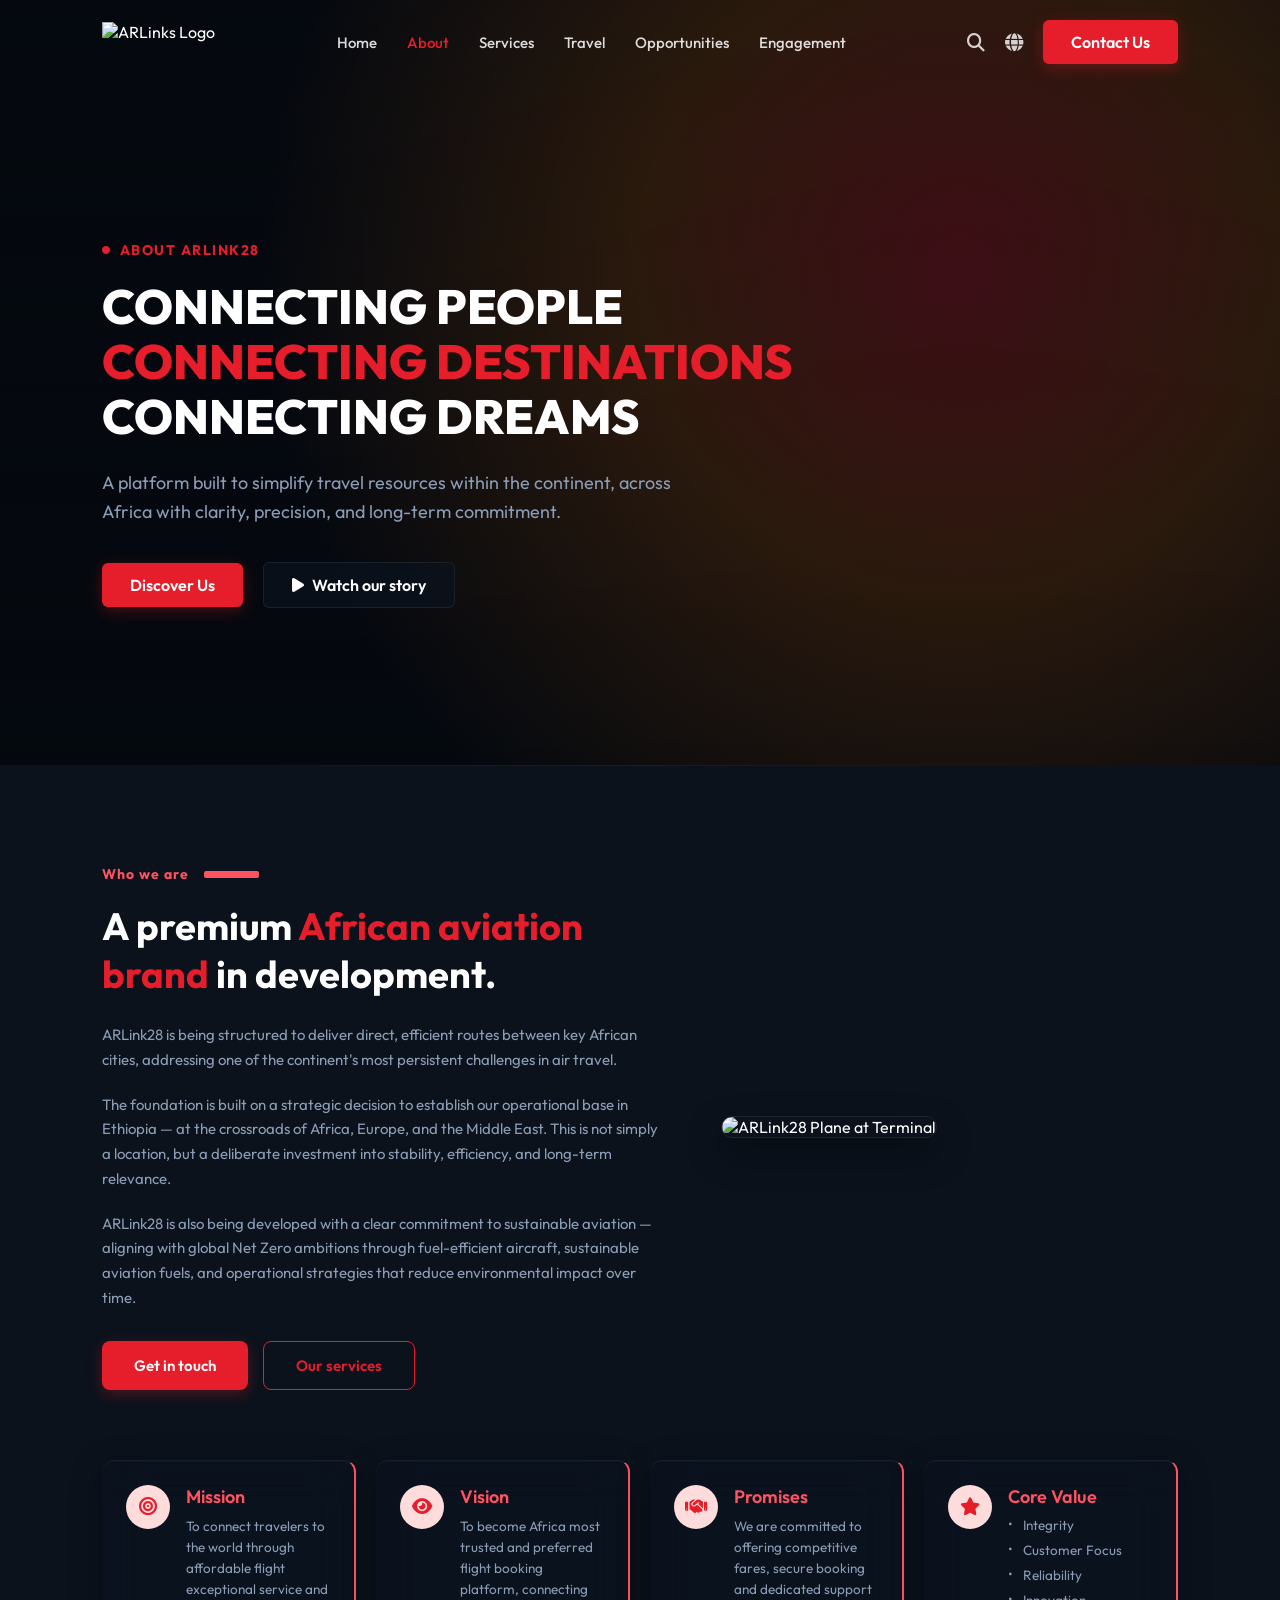
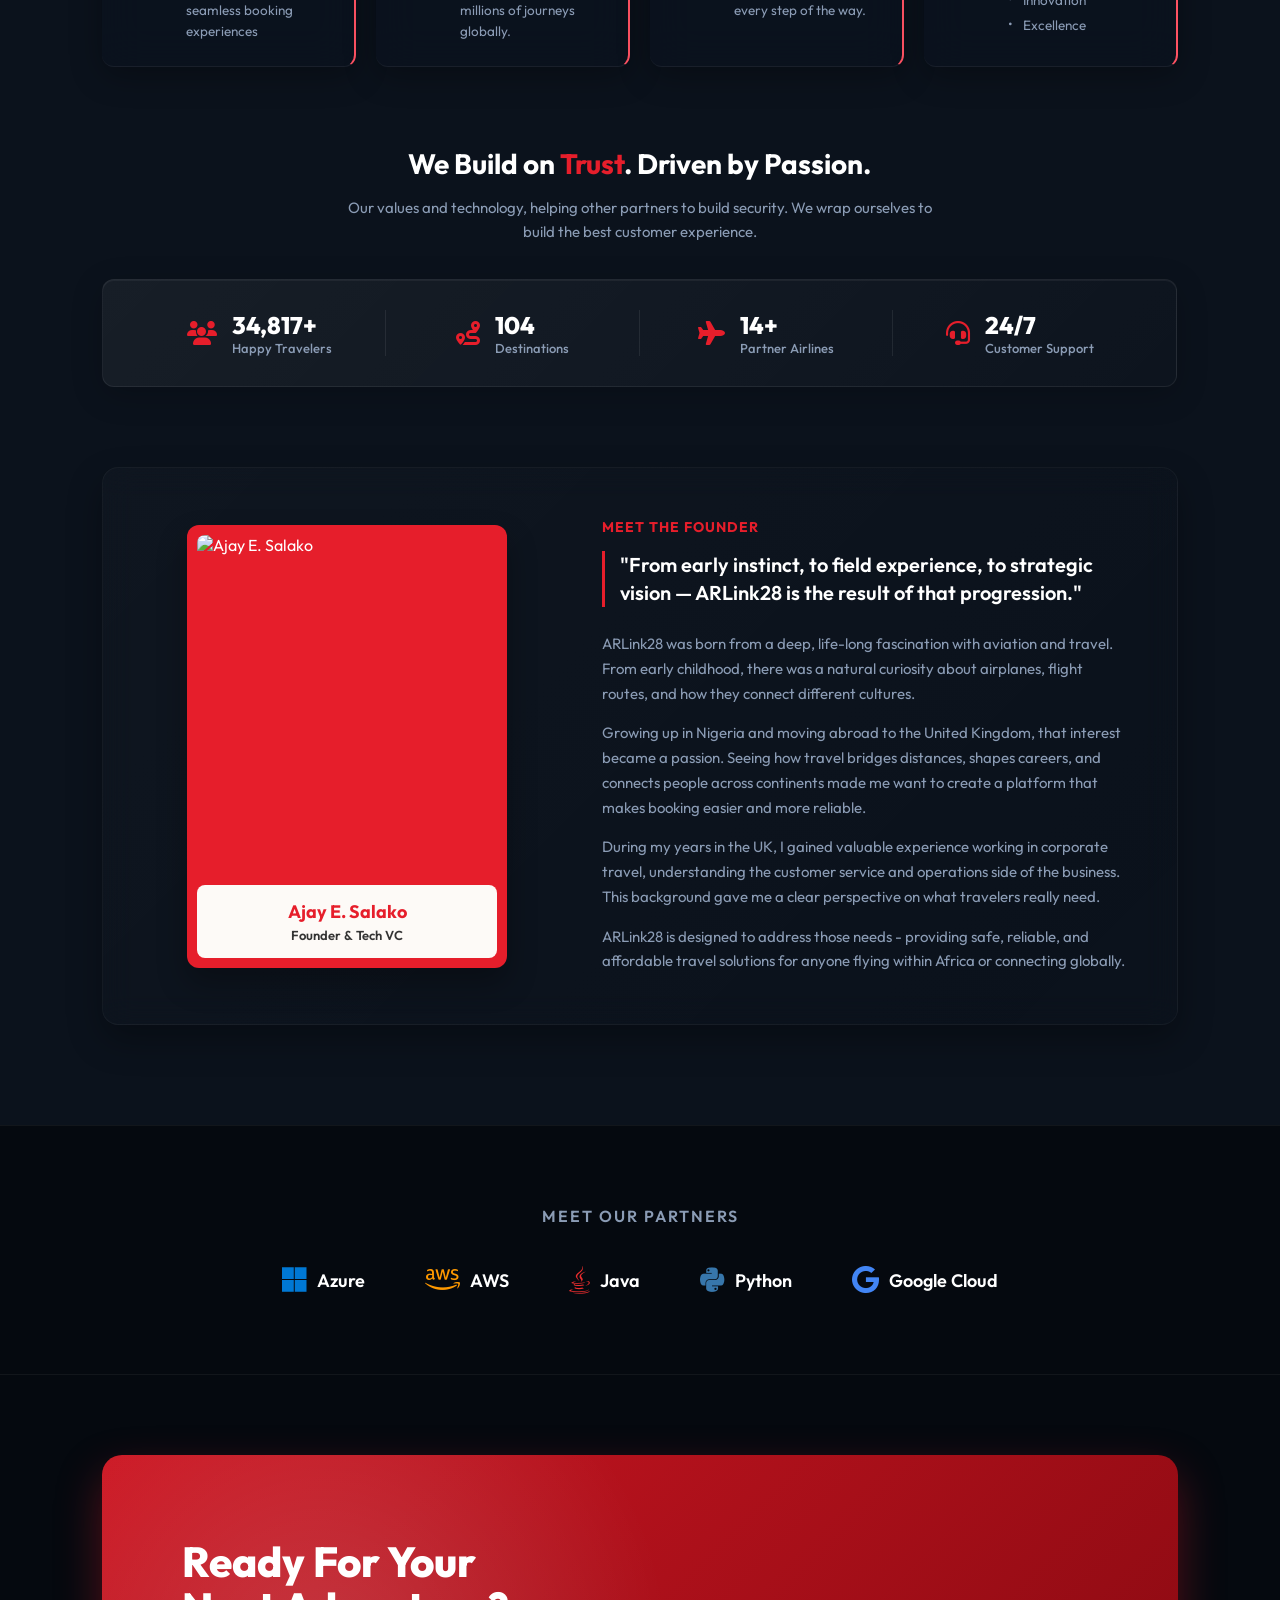
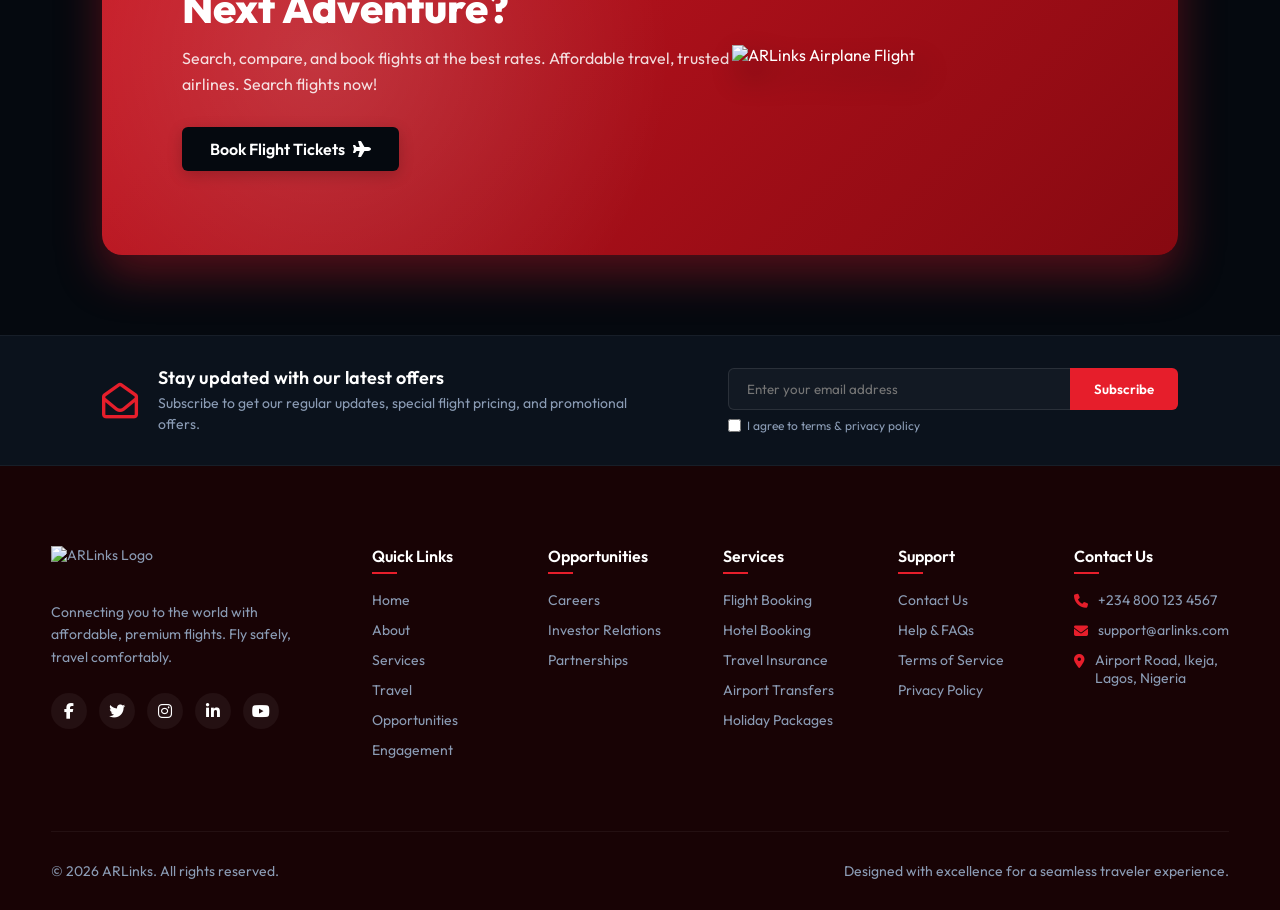
==== commit e2e58319: "Add files via upload" ====
--- a/about.html
+++ b/about.html
@@ -4,12 +4,14 @@
 <head>
     <meta charset="UTF-8">
     <meta name="viewport" content="width=device-width, initial-scale=1.0">
-    <title>About Us - AirLinks</title>
+    <title>About Us - ARLinks</title>
+    <meta name="description" content="Learn about ARLink28 — a premium African aviation brand connecting people, destinations, and dreams across the continent and globally.">
     <!-- FontAwesome for Premium Icons -->
     <link rel="stylesheet" href="https://cdnjs.cloudflare.com/ajax/libs/font-awesome/6.4.0/css/all.min.css">
     <!-- Custom CSS -->
     <link rel="stylesheet" href="index.css">
     <link rel="stylesheet" href="about.css">
+    <link rel="stylesheet" href="animations.css">
 </head>
 
 <body>
@@ -17,20 +19,20 @@
     <!-- Header / Navigation Bar -->
     <header id="main-header">
         <a href="index.html" class="logo-container">
-            <img src="images/logo.png" alt="AirLinks Logo" id="header-logo">
+            <img src="images/logo.png" alt="ARLinks Logo" id="header-logo">
         </a>
         <nav id="nav-menu">
-            <a href="index.html#home">Home</a>
+            <a href="index.html">Home</a>
             <a href="about.html" class="active">About</a>
             <a href="service.html">Services</a>
-            <a href="explore.html">Explore Flight</a>
-            <a href="index.html#blog">Travel</a>
-            <a href="index.html#contact">Engagement</a>
+            <a href="explore.html">Travel</a>
+            <a href="opportunities.html">Opportunities</a>
+            <a href="engagement.html">Engagement</a>
         </nav>
         <div class="nav-actions">
             <button class="icon-btn" aria-label="Search"><i class="fa-solid fa-magnifying-glass"></i></button>
             <button class="icon-btn" aria-label="Language"><i class="fa-solid fa-globe"></i></button>
-            <a href="index.html#register" class="btn btn-primary" id="header-register-btn">Contact Us</a>
+            <a href="contact.html" class="btn btn-primary" id="header-register-btn">Contact Us</a>
             <button class="mobile-menu-toggle" id="menu-toggle-btn" aria-label="Toggle Menu">
                 <i class="fa-solid fa-bars"></i>
             </button>
@@ -43,13 +45,13 @@
     <!-- About Hero Section -->
     <section class="about-hero">
         <div class="about-hero-content">
-            <span class="about-hero-tag"><i class="fa-solid fa-circle"
+            <span class="about-hero-tag hero-tag-entrance"><i class="fa-solid fa-circle"
                     style="font-size: 8px; color: var(--primary-red); margin-right: 8px;"></i> About ARLink28</span>
-            <h1>Connecting People<br><span class="highlight-red">connecting Destinations</span><br>connecting Dreams
+            <h1 class="hero-h1-entrance">Connecting People<br><span class="highlight-red">connecting Destinations</span><br>connecting Dreams
             </h1>
-            <p>A platform built to simplify travel resources within the continent, across Africa with clarity,
+            <p class="hero-p-entrance">A platform built to simplify travel resources within the continent, across Africa with clarity,
                 precision, and long-term commitment.</p>
-            <div class="about-hero-actions">
+            <div class="about-hero-actions hero-btn-entrance">
                 <a href="#about" class="btn btn-primary">Discover Us</a>
                 <a href="#" class="btn btn-secondary"><i class="fa-solid fa-play"></i> Watch our story</a>
             </div>
@@ -60,7 +62,7 @@
     <section class="about-section" id="about">
         <!-- Part 1: Who We Are -->
         <div class="about-who-we-are">
-            <div class="about-text-content">
+            <div class="about-text-content reveal-left">
                 <div class="about-tag-row">
                     <span class="about-tag">Who we are</span>
                     <span class="about-tag-line"></span>
@@ -75,20 +77,20 @@
                     global Net Zero ambitions through fuel-efficient aircraft, sustainable aviation fuels, and
                     operational strategies that reduce environmental impact over time.</p>
                 <div class="about-actions">
-                    <a href="index.html#register" class="btn btn-about-primary">Get intouch</a>
-                    <a href="index.html#features" class="btn btn-about-secondary">Our service</a>
-                </div>
-            </div>
-            <div class="about-visual">
+                    <a href="index.html#register" class="btn btn-about-primary">Get in touch</a>
+                    <a href="service.html" class="btn btn-about-secondary">Our services</a>
+                </div>
+            </div>
+            <div class="about-visual reveal-right">
                 <img src="images/gini2.png" alt="ARLink28 Plane at Terminal" class="about-main-img">
             </div>
         </div>
 
         <!-- Part 2: Values Cards Grid -->
         <div class="about-values-grid">
-            <div class="value-card">
+            <div class="value-card reveal">
                 <div class="value-icon-wrapper">
-                    <i class="fa-solid fa-shield"></i>
+                    <i class="fa-solid fa-bullseye"></i>
                 </div>
                 <div class="value-info">
                     <h4>Mission</h4>
@@ -96,9 +98,9 @@
                         booking experiences</p>
                 </div>
             </div>
-            <div class="value-card">
+            <div class="value-card reveal">
                 <div class="value-icon-wrapper">
-                    <i class="fa-solid fa-shield"></i>
+                    <i class="fa-solid fa-eye"></i>
                 </div>
                 <div class="value-info">
                     <h4>Vision</h4>
@@ -106,9 +108,9 @@
                         journeys globally.</p>
                 </div>
             </div>
-            <div class="value-card">
+            <div class="value-card reveal">
                 <div class="value-icon-wrapper">
-                    <i class="fa-solid fa-shield"></i>
+                    <i class="fa-solid fa-handshake"></i>
                 </div>
                 <div class="value-info">
                     <h4>Promises</h4>
@@ -116,9 +118,9 @@
                         of the way.</p>
                 </div>
             </div>
-            <div class="value-card">
+            <div class="value-card reveal">
                 <div class="value-icon-wrapper">
-                    <i class="fa-solid fa-shield"></i>
+                    <i class="fa-solid fa-star"></i>
                 </div>
                 <div class="value-info">
                     <h4>Core Value</h4>
@@ -134,7 +136,7 @@
         </div>
 
         <!-- Part 3: Trust & Stats Ribbon -->
-        <div class="about-trust-container">
+        <div class="about-trust-container reveal">
             <div class="trust-header">
                 <h3>We Build on <span class="highlight-red">Trust</span>. Driven by Passion.</h3>
                 <p>Our values and technology, helping other partners to build security. We wrap ourselves to build the
@@ -146,7 +148,7 @@
                         <i class="fa-solid fa-users"></i>
                     </div>
                     <div class="stat-content">
-                        <div class="stat-num">50,000+</div>
+                        <div class="stat-num" data-target="50,000+">50,000+</div>
                         <div class="stat-lbl">Happy Travelers</div>
                     </div>
                 </div>
@@ -155,7 +157,7 @@
                         <i class="fa-solid fa-route"></i>
                     </div>
                     <div class="stat-content">
-                        <div class="stat-num">150</div>
+                        <div class="stat-num" data-target="150">150</div>
                         <div class="stat-lbl">Destinations</div>
                     </div>
                 </div>
@@ -164,7 +166,7 @@
                         <i class="fa-solid fa-plane"></i>
                     </div>
                     <div class="stat-content">
-                        <div class="stat-num">20+</div>
+                        <div class="stat-num" data-target="20+">20+</div>
                         <div class="stat-lbl">Partner Airlines</div>
                     </div>
                 </div>
@@ -182,16 +184,16 @@
 
         <!-- Part 4: Meet the Founder -->
         <div class="about-founder-container">
-            <div class="founder-card-visual">
+            <div class="founder-card-visual reveal-left">
                 <div class="founder-image-wrapper">
                     <img src="images/pro1 1.png" alt="Ajay E. Salako" class="founder-img">
                     <div class="founder-name-tag">
                         <h4>Ajay E. Salako</h4>
-                        <p>Founder & Tech VC</p>
-                    </div>
-                </div>
-            </div>
-            <div class="founder-text-content">
+                        <p>Founder &amp; Tech VC</p>
+                    </div>
+                </div>
+            </div>
+            <div class="founder-text-content reveal-right">
                 <span class="founder-section-tag">Meet The Founder</span>
                 <blockquote>"From early instinct, to field experience, to strategic vision — ARLink28 is the result of
                     that progression."</blockquote>
@@ -214,23 +216,23 @@
     <section class="partners-section">
         <h3 class="partners-title">Meet our partners</h3>
         <div class="partners-grid-row">
-            <div class="partner-item">
+            <div class="partner-item reveal">
                 <i class="fa-brands fa-microsoft"></i>
                 <span>Azure</span>
             </div>
-            <div class="partner-item">
+            <div class="partner-item reveal">
                 <i class="fa-brands fa-aws"></i>
                 <span>AWS</span>
             </div>
-            <div class="partner-item">
+            <div class="partner-item reveal">
                 <i class="fa-brands fa-java"></i>
                 <span>Java</span>
             </div>
-            <div class="partner-item">
+            <div class="partner-item reveal">
                 <i class="fa-brands fa-python"></i>
                 <span>Python</span>
             </div>
-            <div class="partner-item">
+            <div class="partner-item reveal">
                 <i class="fa-brands fa-google"></i>
                 <span>Google Cloud</span>
             </div>
@@ -239,16 +241,16 @@
 
     <!-- Part 6: Ready For Next Adventure CTA -->
     <section class="cta-adventure">
-        <div class="cta-banner">
+        <div class="cta-banner reveal-scale">
             <div class="cta-content">
                 <h2>Ready For Your <br>Next Adventure?</h2>
                 <p>Search, compare, and book flights at the best rates. Affordable travel, trusted airlines. Search
                     flights now!</p>
-                <a href="index.html#home" class="btn btn-primary">Book Flight Tickets <i
+                <a href="index.html" class="btn btn-primary">Book Flight Tickets <i
                         class="fa-solid fa-plane"></i></a>
             </div>
             <div class="cta-visual">
-                <img src="images/IMG_5238.png" alt="AirLinks Airplane Flight" class="cta-plane">
+                <img src="images/IMG_5238.png" alt="ARLinks Airplane Flight" class="cta-plane">
             </div>
         </div>
     </section>
@@ -256,14 +258,14 @@
     <!-- Part 7: Newsletter Bar -->
     <section class="newsletter-bar" id="register">
         <div class="newsletter-container">
-            <div class="newsletter-info">
+            <div class="newsletter-info reveal-left">
                 <i class="fa-regular fa-envelope-open newsletter-icon"></i>
                 <div class="newsletter-text">
                     <h4>Stay updated with our latest offers</h4>
                     <p>Subscribe to get our regular updates, special flight pricing, and promotional offers.</p>
                 </div>
             </div>
-            <div class="newsletter-form-container">
+            <div class="newsletter-form-container reveal-right">
                 <form class="newsletter-form" onsubmit="event.preventDefault();">
                     <input type="email" placeholder="Enter your email address" required
                         aria-label="Email for newsletter">
@@ -271,7 +273,7 @@
                 </form>
                 <div class="newsletter-agree">
                     <input type="checkbox" id="newsletter-check" required>
-                    <label for="newsletter-check">I agree to terms & privacy policy</label>
+                    <label for="newsletter-check">I agree to terms &amp; privacy policy</label>
                 </div>
             </div>
         </div>
@@ -282,7 +284,7 @@
         <div class="footer-top">
             <div class="footer-brand">
                 <a href="index.html" class="logo-container">
-                    <img src="images/logo.png" alt="AirLinks Logo" style="height: 35px;">
+                    <img src="images/logo.png" alt="ARLinks Logo" style="height: 35px;">
                 </a>
                 <p>Connecting you to the world with affordable, premium flights. Fly safely, travel comfortably.</p>
                 <div class="social-links">
@@ -297,22 +299,21 @@
             <div class="footer-col">
                 <h5>Quick Links</h5>
                 <ul>
-                    <li><a href="index.html#home">Home</a></li>
+                    <li><a href="index.html">Home</a></li>
+                    <li><a href="about.html">About</a></li>
                     <li><a href="service.html">Services</a></li>
-                    <li><a href="about.html">About</a></li>
-                    <li><a href="explore.html">Explore Flight</a></li>
-                    <li><a href="index.html#blog">Blog</a></li>
+                    <li><a href="explore.html">Travel</a></li>
+                    <li><a href="opportunities.html">Opportunities</a></li>
+                    <li><a href="engagement.html">Engagement</a></li>
                 </ul>
             </div>
 
             <div class="footer-col">
-                <h5>Popular Routes</h5>
+                <h5>Opportunities</h5>
                 <ul>
-                    <li><a href="index.html#destinations">Abuja Route</a></li>
-                    <li><a href="index.html#destinations">Lagos Route</a></li>
-                    <li><a href="index.html#destinations">Port Harcourt</a></li>
-                    <li><a href="index.html#destinations">Kano Route</a></li>
-                    <li><a href="index.html#destinations">London Route</a></li>
+                    <li><a href="opportunities.html#careers">Careers</a></li>
+                    <li><a href="opportunities.html#invest">Investor Relations</a></li>
+                    <li><a href="opportunities.html#partnerships">Partnerships</a></li>
                 </ul>
             </div>
 
@@ -330,8 +331,8 @@
             <div class="footer-col">
                 <h5>Support</h5>
                 <ul>
-                    <li><a href="#">Help Center</a></li>
-                    <li><a href="#">Contact Us</a></li>
+                    <li><a href="contact.html">Contact Us</a></li>
+                    <li><a href="contact.html#faq">Help &amp; FAQs</a></li>
                     <li><a href="#">Terms of Service</a></li>
                     <li><a href="#">Privacy Policy</a></li>
                 </ul>
@@ -346,7 +347,7 @@
                     </li>
                     <li>
                         <i class="fa-solid fa-envelope"></i>
-                        <span>support@airlinks.com</span>
+                        <span>support@arlinks.com</span>
                     </li>
                     <li>
                         <i class="fa-solid fa-location-dot"></i>
@@ -357,59 +358,13 @@
         </div>
 
         <div class="footer-bottom">
-            <p>&copy; 2026 AirLinks. All rights reserved.</p>
+            <p>&copy; 2026 ARLinks. All rights reserved.</p>
             <p>Designed with excellence for a seamless traveler experience.</p>
         </div>
     </footer>
 
-    <!-- Header scroll and mobile menu drawer logic -->
-    <script>
-        window.addEventListener('scroll', () => {
-            const header = document.getElementById('main-header');
-            if (window.scrollY > 50) {
-                header.classList.add('sticky');
-            } else {
-                header.classList.remove('sticky');
-            }
-        });
-
-        // Mobile Navigation Drawer Toggle
-        const menuToggleBtn = document.getElementById('menu-toggle-btn');
-        const navMenu = document.getElementById('nav-menu');
-        const menuOverlay = document.getElementById('menu-overlay');
-
-        if (menuToggleBtn && navMenu && menuOverlay) {
-            const toggleMenu = () => {
-                navMenu.classList.toggle('active');
-                menuOverlay.classList.toggle('active');
-
-                const icon = menuToggleBtn.querySelector('i');
-                if (icon.classList.contains('fa-bars')) {
-                    icon.classList.remove('fa-bars');
-                    icon.classList.add('fa-xmark');
-                } else {
-                    icon.classList.remove('fa-xmark');
-                    icon.classList.add('fa-bars');
-                }
-            };
-
-            menuToggleBtn.addEventListener('click', toggleMenu);
-            menuOverlay.addEventListener('click', toggleMenu);
-
-            // Close menu if a link is clicked
-            navMenu.querySelectorAll('a').forEach(link => {
-                link.addEventListener('click', () => {
-                    navMenu.classList.remove('active');
-                    menuOverlay.classList.remove('active');
-                    const icon = menuToggleBtn.querySelector('i');
-                    if (icon) {
-                        icon.classList.remove('fa-xmark');
-                        icon.classList.add('fa-bars');
-                    }
-                });
-            });
-        }
-    </script>
+    <!-- Animation Engine -->
+    <script src="animations.js"></script>
 </body>
 
 </html>
--- a/index.css
+++ b/index.css
@@ -21,6 +21,13 @@
     --card-glow: 0 10px 30px -5px rgba(0, 0, 0, 0.5);
 
     --transition-smooth: all 0.3s cubic-bezier(0.4, 0, 0.2, 1);
+}
+
+/* Anchor offset: compensate for sticky header height */
+#home, #features, #destinations, #services, #blog, #contact,
+#about, #flight-booking, #hotel-reservations, #travel-insurance,
+#airport-transfers, #holiday-packages, #register {
+    scroll-margin-top: 80px;
 }
 
 /* Reset & Base Styles */
--- a/animations.css
+++ b/animations.css
@@ -0,0 +1,265 @@
+/* ============================================================
+   ARLink Global Animation System
+   Shared across index.html, about.html, service.html, explore.html
+   ============================================================ */
+
+/* ── Page Load Fade-In ───────────────────────────────────── */
+@keyframes pageFadeIn {
+    from { opacity: 0; }
+    to   { opacity: 1; }
+}
+
+body {
+    animation: pageFadeIn 0.5s ease forwards;
+}
+
+/* ── Core Keyframes ──────────────────────────────────────── */
+@keyframes fadeInUp {
+    from {
+        opacity: 0;
+        transform: translateY(40px);
+    }
+    to {
+        opacity: 1;
+        transform: translateY(0);
+    }
+}
+
+@keyframes fadeInDown {
+    from {
+        opacity: 0;
+        transform: translateY(-40px);
+    }
+    to {
+        opacity: 1;
+        transform: translateY(0);
+    }
+}
+
+@keyframes fadeInLeft {
+    from {
+        opacity: 0;
+        transform: translateX(-50px);
+    }
+    to {
+        opacity: 1;
+        transform: translateX(0);
+    }
+}
+
+@keyframes fadeInRight {
+    from {
+        opacity: 0;
+        transform: translateX(50px);
+    }
+    to {
+        opacity: 1;
+        transform: translateX(0);
+    }
+}
+
+@keyframes fadeInScale {
+    from {
+        opacity: 0;
+        transform: scale(0.88);
+    }
+    to {
+        opacity: 1;
+        transform: scale(1);
+    }
+}
+
+@keyframes slideInDown {
+    from {
+        opacity: 0;
+        transform: translateY(-20px);
+    }
+    to {
+        opacity: 1;
+        transform: translateY(0);
+    }
+}
+
+@keyframes shimmer {
+    0%   { background-position: -200% center; }
+    100% { background-position: 200% center; }
+}
+
+@keyframes pulseRing {
+    0%   { box-shadow: 0 0 0 0 rgba(230, 30, 43, 0.35); }
+    70%  { box-shadow: 0 0 0 12px rgba(230, 30, 43, 0); }
+    100% { box-shadow: 0 0 0 0 rgba(230, 30, 43, 0); }
+}
+
+@keyframes floatY {
+    0%, 100% { transform: translateY(0px); }
+    50%       { transform: translateY(-10px); }
+}
+
+/* ── Scroll-Reveal Base State ────────────────────────────── */
+/* Elements with .reveal start hidden and animate in when .visible is added by JS */
+.reveal {
+    opacity: 0;
+    transform: translateY(38px);
+    transition: opacity 0.7s cubic-bezier(0.22, 1, 0.36, 1),
+                transform 0.7s cubic-bezier(0.22, 1, 0.36, 1);
+    will-change: opacity, transform;
+}
+
+.reveal.visible {
+    opacity: 1;
+    transform: translateY(0);
+}
+
+/* Directional variants */
+.reveal-left {
+    opacity: 0;
+    transform: translateX(-50px);
+    transition: opacity 0.75s cubic-bezier(0.22, 1, 0.36, 1),
+                transform 0.75s cubic-bezier(0.22, 1, 0.36, 1);
+}
+
+.reveal-left.visible {
+    opacity: 1;
+    transform: translateX(0);
+}
+
+.reveal-right {
+    opacity: 0;
+    transform: translateX(50px);
+    transition: opacity 0.75s cubic-bezier(0.22, 1, 0.36, 1),
+                transform 0.75s cubic-bezier(0.22, 1, 0.36, 1);
+}
+
+.reveal-right.visible {
+    opacity: 1;
+    transform: translateX(0);
+}
+
+.reveal-scale {
+    opacity: 0;
+    transform: scale(0.9);
+    transition: opacity 0.65s cubic-bezier(0.22, 1, 0.36, 1),
+                transform 0.65s cubic-bezier(0.22, 1, 0.36, 1);
+}
+
+.reveal-scale.visible {
+    opacity: 1;
+    transform: scale(1);
+}
+
+/* ── Stagger Delays ──────────────────────────────────────── */
+.reveal-delay-1  { transition-delay: 0.05s; }
+.reveal-delay-2  { transition-delay: 0.12s; }
+.reveal-delay-3  { transition-delay: 0.19s; }
+.reveal-delay-4  { transition-delay: 0.26s; }
+.reveal-delay-5  { transition-delay: 0.33s; }
+.reveal-delay-6  { transition-delay: 0.40s; }
+.reveal-delay-7  { transition-delay: 0.47s; }
+.reveal-delay-8  { transition-delay: 0.54s; }
+.reveal-delay-9  { transition-delay: 0.61s; }
+.reveal-delay-10 { transition-delay: 0.68s; }
+
+/* ── Hero Entrance Animations ────────────────────────────── */
+/* Applied directly to hero elements — fire on page load */
+.hero-tag-entrance {
+    animation: slideInDown 0.7s cubic-bezier(0.22, 1, 0.36, 1) 0.2s both;
+}
+
+.hero-h1-entrance {
+    animation: fadeInUp 0.9s cubic-bezier(0.22, 1, 0.36, 1) 0.4s both;
+}
+
+.hero-p-entrance {
+    animation: fadeInUp 0.9s cubic-bezier(0.22, 1, 0.36, 1) 0.6s both;
+}
+
+.hero-btn-entrance {
+    animation: fadeInUp 0.8s cubic-bezier(0.22, 1, 0.36, 1) 0.8s both;
+}
+
+.hero-visual-entrance {
+    animation: fadeInScale 1.1s cubic-bezier(0.22, 1, 0.36, 1) 0.5s both;
+}
+
+.hero-widget-entrance {
+    animation: fadeInUp 0.9s cubic-bezier(0.22, 1, 0.36, 1) 1.0s both;
+}
+
+/* ── Section Header Reveal Enhancement ───────────────────── */
+.section-header .section-tag,
+.section-header .why-choose-badge {
+    display: inline-flex;
+}
+
+/* ── Stat Counter Element ─────────────────────────────────── */
+/* The actual number element that gets counted up */
+.stat-counter {
+    display: inline-block;
+    transition: none;
+}
+
+/* ── Hover Micro-animations ──────────────────────────────── */
+/* Pulse ring on primary CTAs */
+.btn-primary:focus,
+.btn-primary:active {
+    animation: pulseRing 0.6s ease-out;
+}
+
+/* Float on hero visual */
+.hero-visual .hero-map {
+    animation: pulseGlow 4s infinite ease-in-out, floatY 6s ease-in-out infinite;
+}
+
+/* Enhanced card hover lift with glow trail */
+.feature-card,
+.service-card-new,
+.featured-travel-card,
+.testimonial-card,
+.destination-card,
+.why-card {
+    transition: transform 0.35s cubic-bezier(0.22, 1, 0.36, 1),
+                box-shadow 0.35s cubic-bezier(0.22, 1, 0.36, 1),
+                border-color 0.35s ease,
+                background 0.35s ease !important;
+}
+
+/* ── Section Divider Line Animation ──────────────────────── */
+.section-divider-line {
+    height: 1px;
+    background: linear-gradient(90deg, transparent, rgba(230, 30, 43, 0.5), transparent);
+    animation: shimmer 3s infinite linear;
+    background-size: 200% auto;
+}
+
+/* ── Typewriter cursor for hero tag ─────────────────────── */
+@keyframes blink {
+    0%, 100% { opacity: 1; }
+    50%       { opacity: 0; }
+}
+
+/* ── Reduce motion support ───────────────────────────────── */
+@media (prefers-reduced-motion: reduce) {
+    .reveal,
+    .reveal-left,
+    .reveal-right,
+    .reveal-scale {
+        opacity: 1;
+        transform: none;
+        transition: none;
+    }
+
+    .hero-tag-entrance,
+    .hero-h1-entrance,
+    .hero-p-entrance,
+    .hero-btn-entrance,
+    .hero-visual-entrance,
+    .hero-widget-entrance {
+        animation: none;
+        opacity: 1;
+    }
+
+    body {
+        animation: none;
+    }
+}
